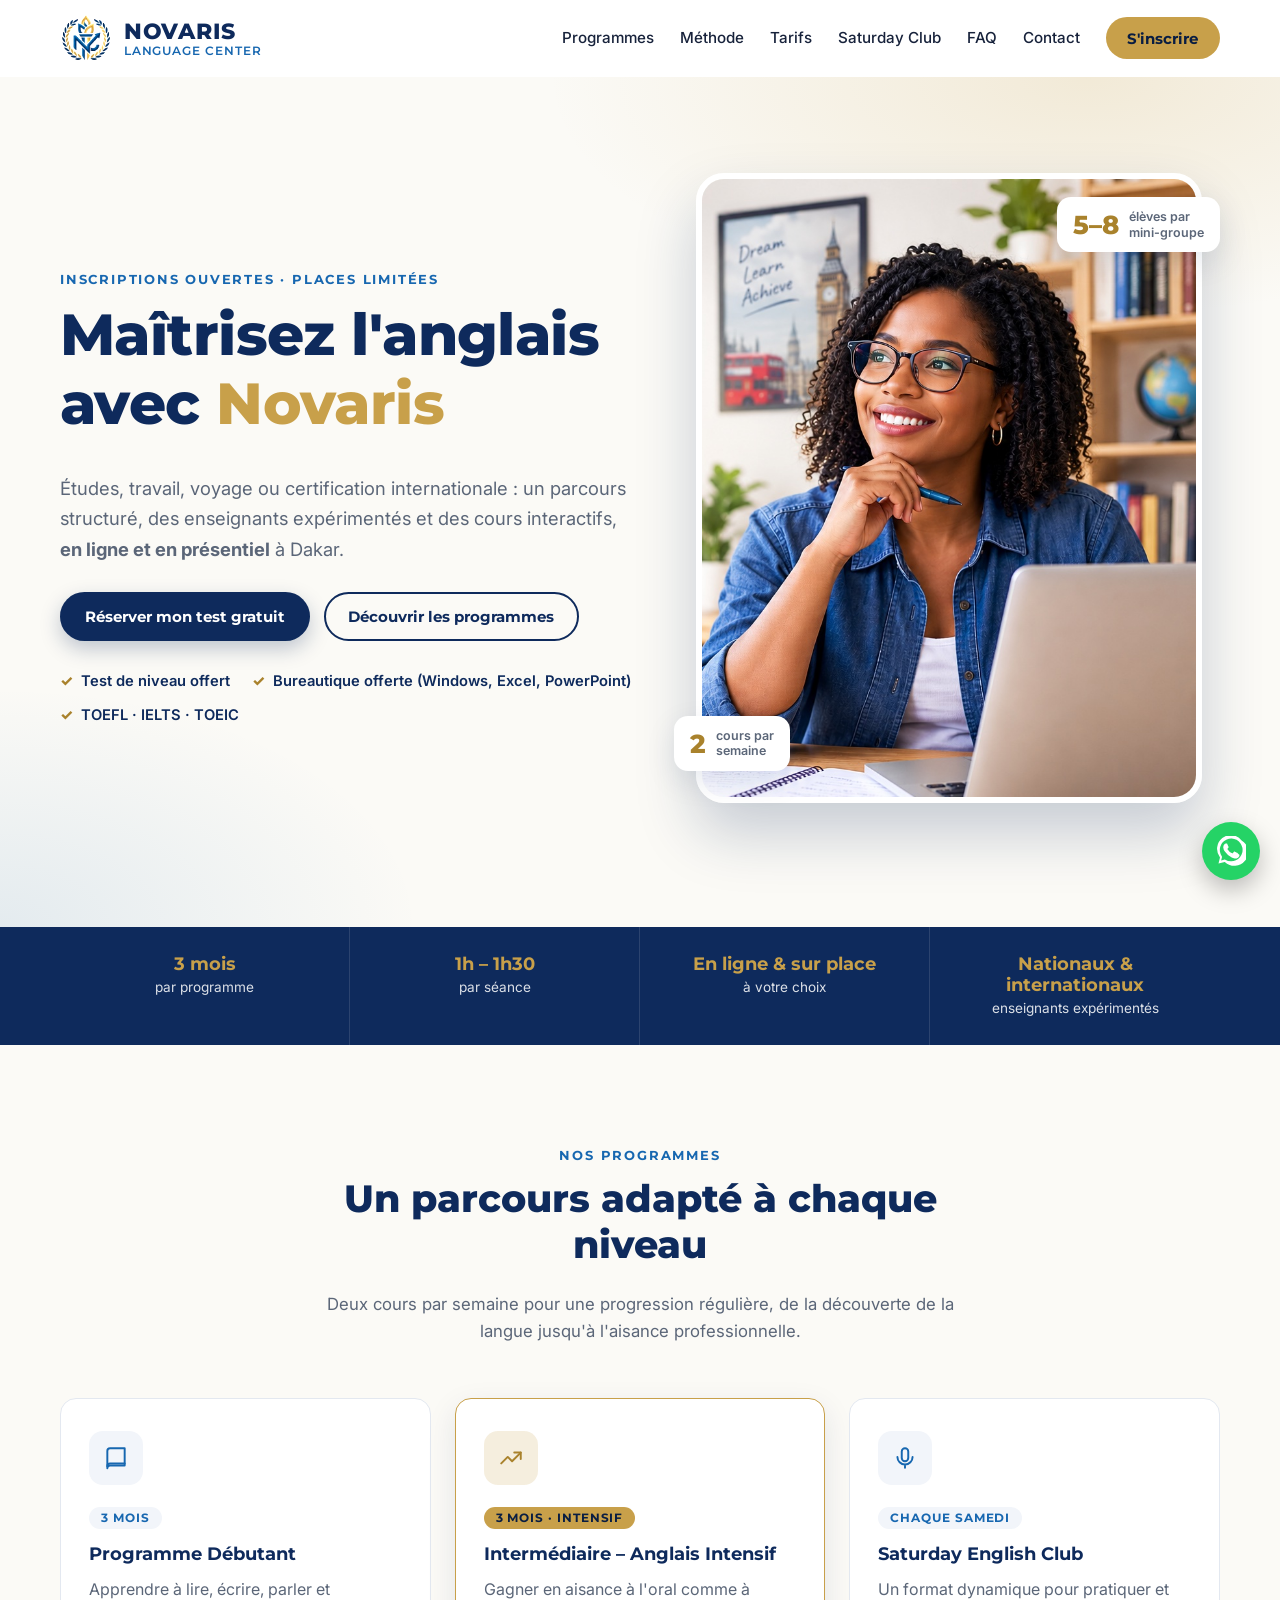
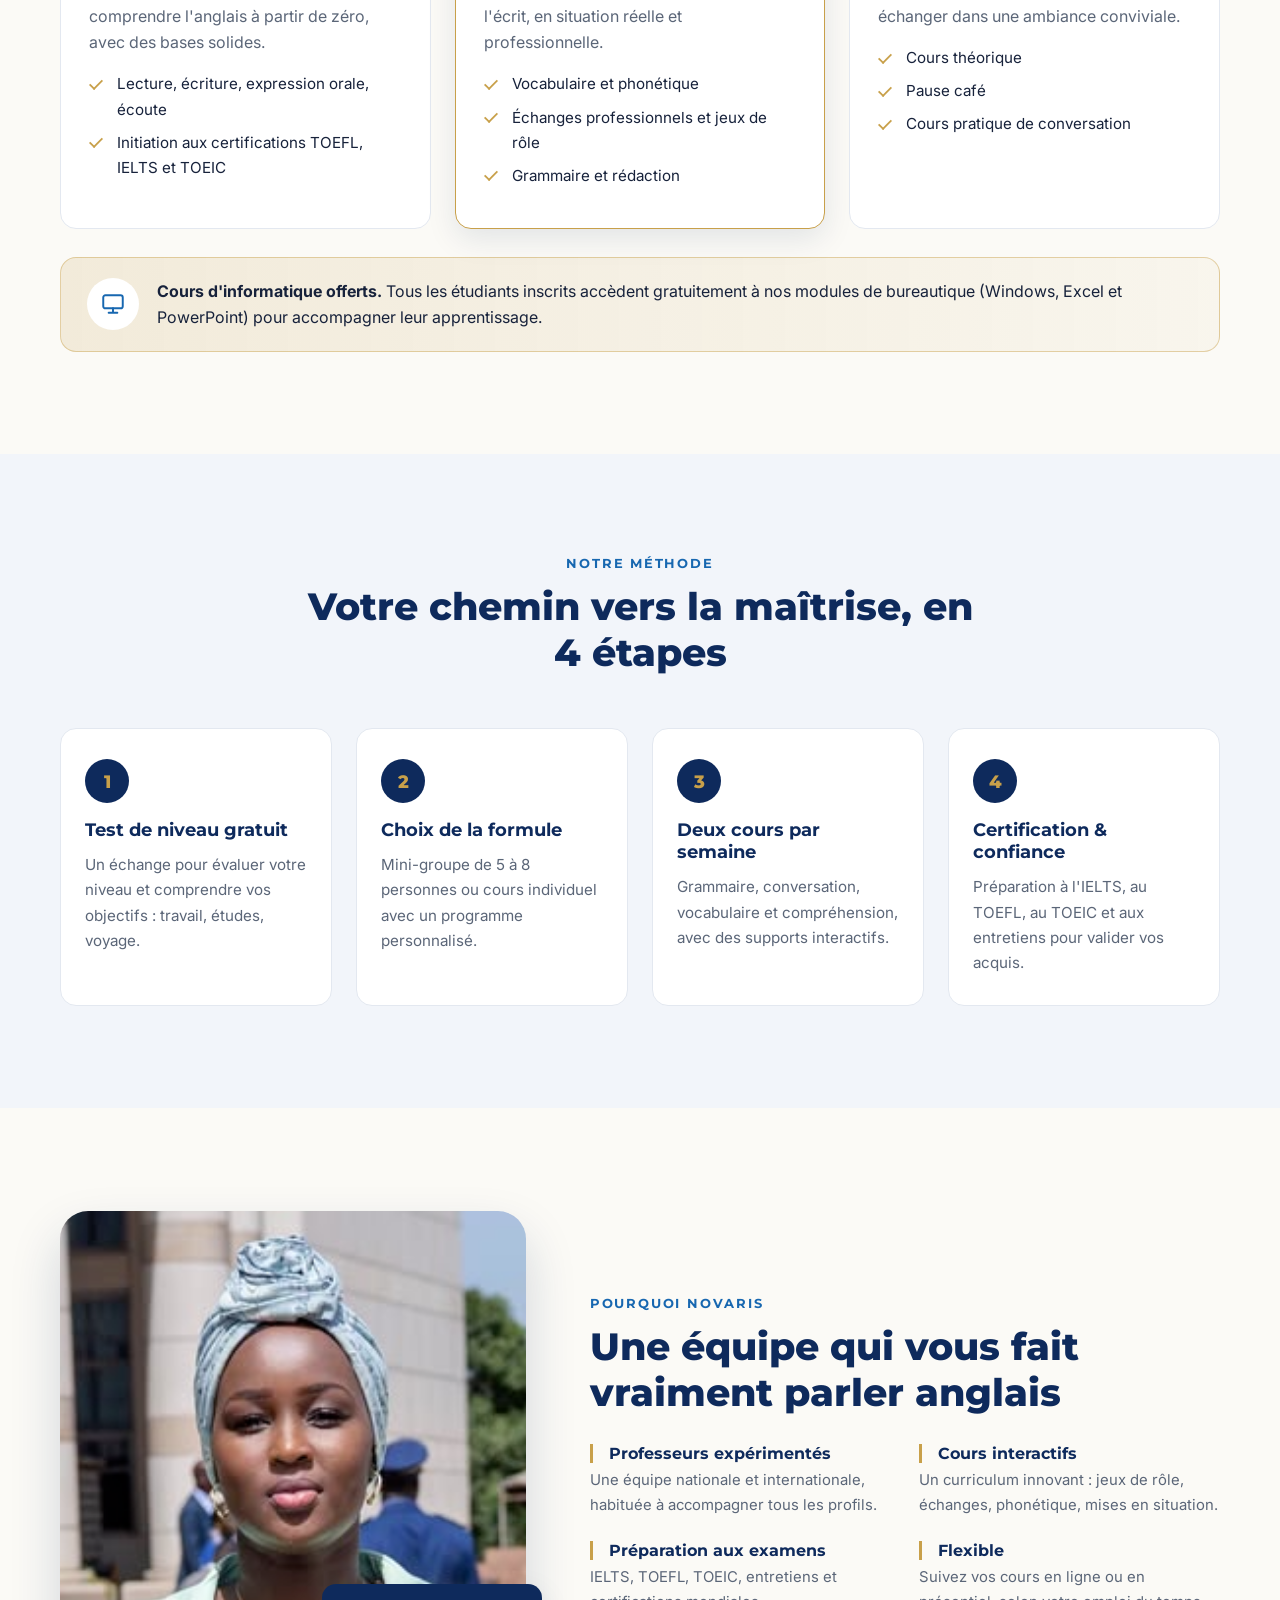
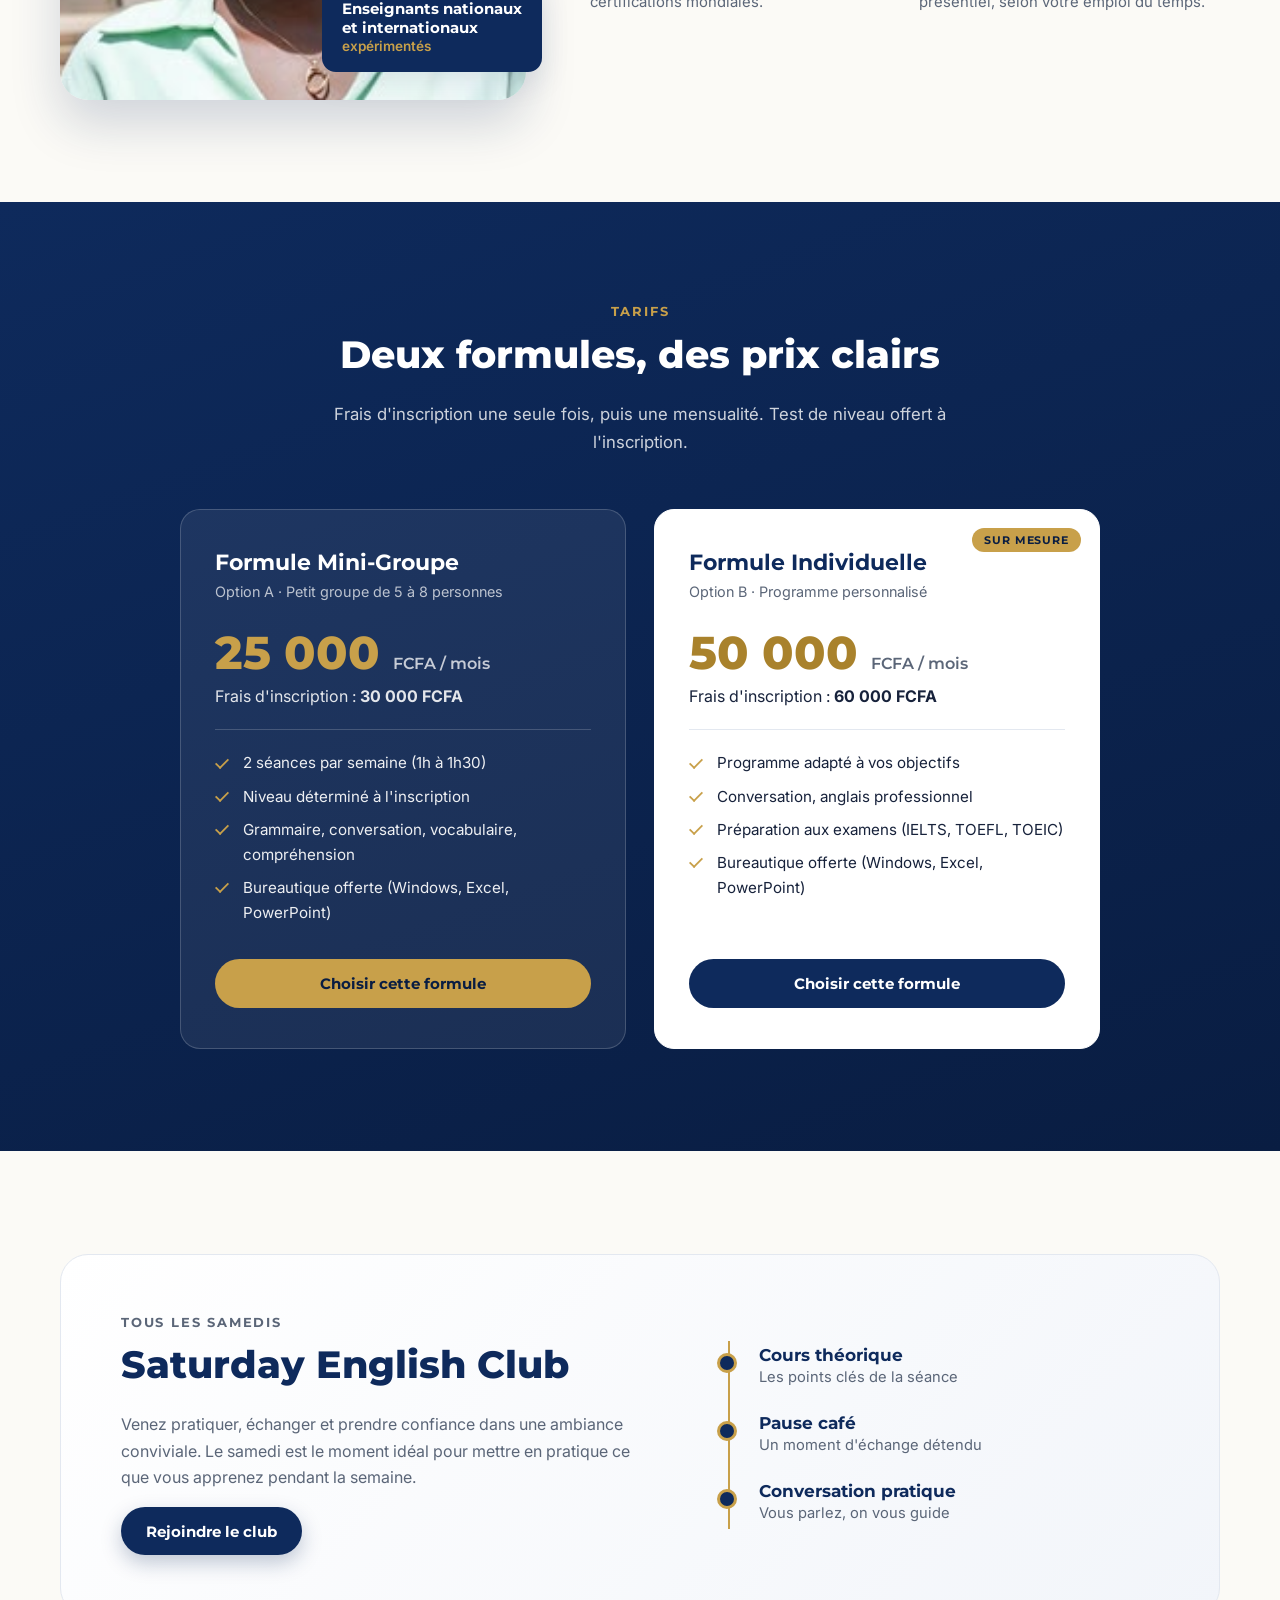
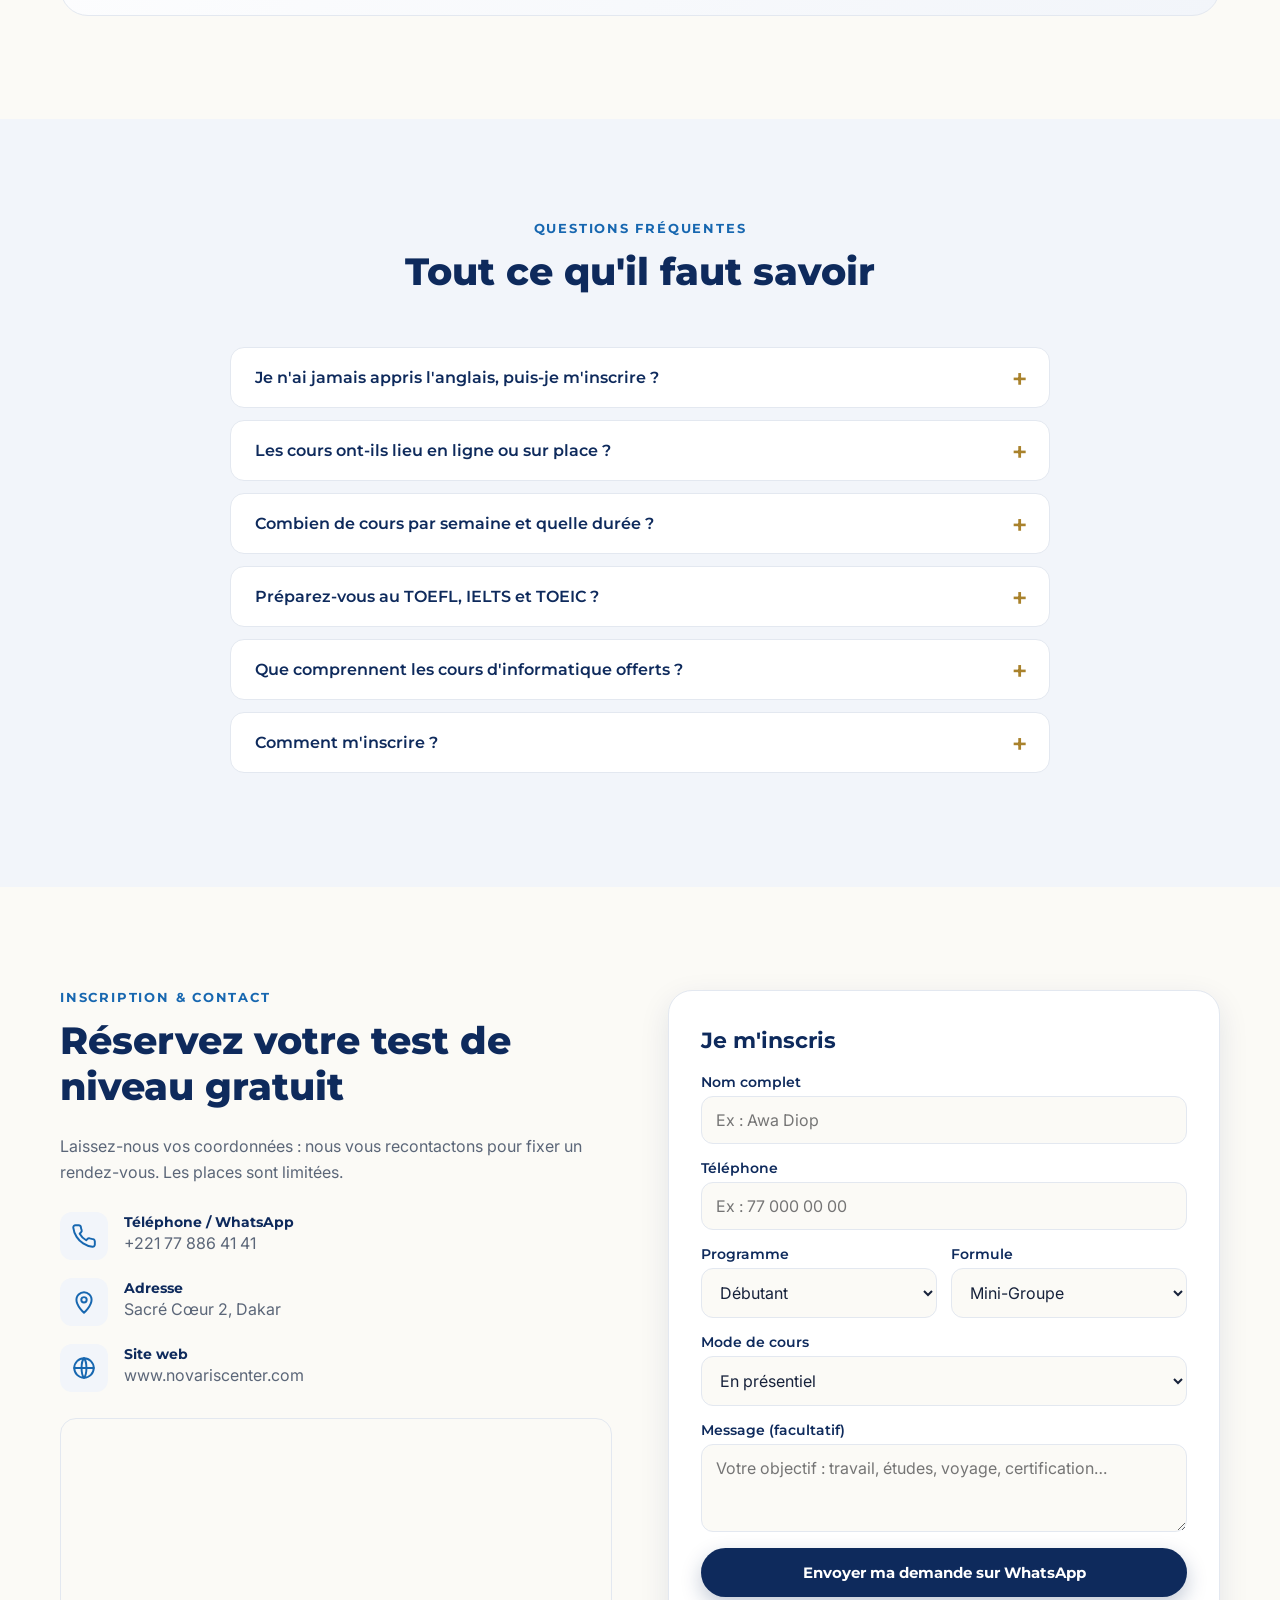
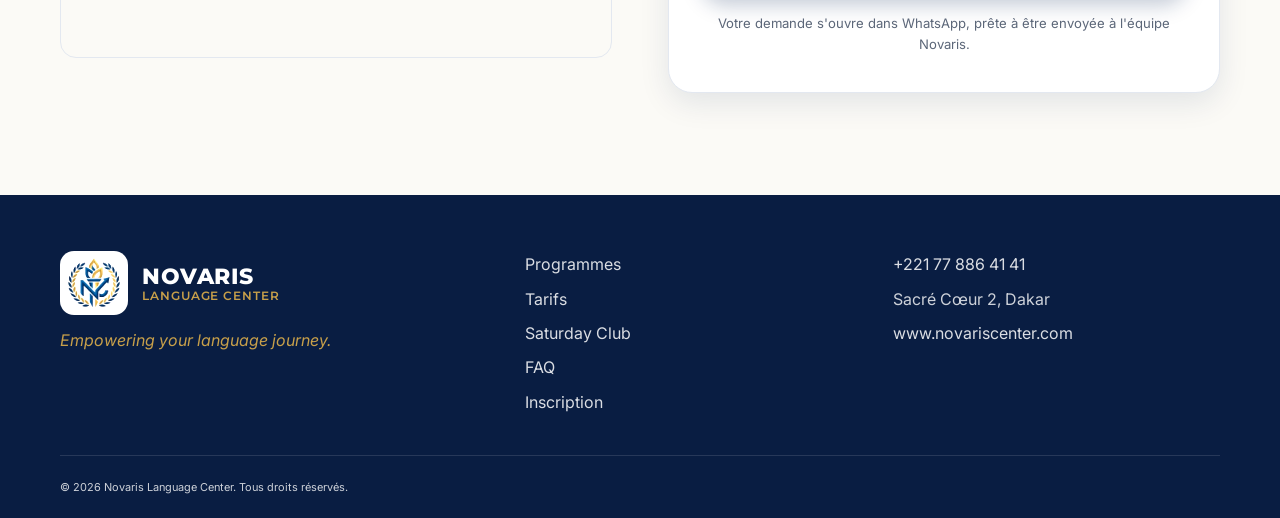
==== index.html @ a8079acf "Première version du site" ====
<!DOCTYPE html>
<html lang="fr">
<head>
  <meta charset="utf-8">
  <meta name="viewport" content="width=device-width, initial-scale=1">
  <title>Novaris Language Center | Cours d'anglais à Dakar</title>
  <meta name="description" content="Novaris Language Center, à Sacré Cœur 2 (Dakar) : cours d'anglais en mini-groupe ou en individuel, en ligne et en présentiel. Préparation TOEFL, IELTS, TOEIC. Test de niveau gratuit.">
  <meta name="theme-color" content="#0e2a5c">
  <meta property="og:title" content="Novaris Language Center | Cours d'anglais à Dakar">
  <meta property="og:description" content="Maîtrisez l'anglais avec Novaris : mini-groupes, cours individuels, TOEFL, IELTS, TOEIC. Inscriptions ouvertes, places limitées.">
  <meta property="og:image" content="https://lasophie.github.io/novariscenter/assets/img/affiche.jpg">
  <meta property="og:type" content="website">
  <link rel="icon" href="assets/img/emblem.jpg">
  <link rel="preconnect" href="https://fonts.googleapis.com">
  <link rel="preconnect" href="https://fonts.gstatic.com" crossorigin>
  <link href="https://fonts.googleapis.com/css2?family=Inter:wght@400;500;600&family=Montserrat:wght@600;700;800&display=swap" rel="stylesheet">
  <link rel="stylesheet" href="css/style.css">
  <script>document.documentElement.classList.add('js');</script>
</head>
<body>

<a class="skip" href="#contenu">Aller au contenu</a>

<header class="header" id="header">
  <div class="container header__inner">
    <a class="brand" href="#accueil" aria-label="Novaris Language Center, accueil">
      <img src="assets/img/emblem.jpg" alt="" width="52" height="48" class="brand__logo">
      <span class="brand__text">
        <strong>NOVARIS</strong>
        <small>Language Center</small>
      </span>
    </a>

    <nav class="nav" id="nav" aria-label="Navigation principale">
      <a href="#programmes">Programmes</a>
      <a href="#methode">Méthode</a>
      <a href="#tarifs">Tarifs</a>
      <a href="#club">Saturday Club</a>
      <a href="#faq">FAQ</a>
      <a href="#contact">Contact</a>
      <a class="btn btn--gold nav__cta" href="#inscription">S'inscrire</a>
    </nav>

    <button class="burger" id="burger" aria-label="Ouvrir le menu" aria-expanded="false" aria-controls="nav">
      <span></span><span></span><span></span>
    </button>
  </div>
</header>

<main id="contenu">

  <!-- HERO -->
  <section class="hero" id="accueil">
    <div class="container hero__grid">
      <div class="hero__copy">
        <p class="eyebrow">Inscriptions ouvertes · Places limitées</p>
        <h1>Maîtrisez l'anglais<br>avec <span class="gold">Novaris</span></h1>
        <p class="lead">Études, travail, voyage ou certification internationale : un parcours structuré, des enseignants expérimentés et des cours interactifs, <strong>en ligne et en présentiel</strong> à Dakar.</p>
        <div class="hero__actions">
          <a class="btn btn--primary" href="#inscription">Réserver mon test gratuit</a>
          <a class="btn btn--ghost" href="#programmes">Découvrir les programmes</a>
        </div>
        <ul class="hero__badges">
          <li>Test de niveau offert</li>
          <li>Bureautique offerte (Windows, Excel, PowerPoint)</li>
          <li>TOEFL · IELTS · TOEIC</li>
        </ul>
      </div>

      <div class="hero__visual">
        <div class="hero__frame">
          <img src="assets/img/hero.jpg" alt="Une apprenante souriante devant son ordinateur portable, un stylo à la main" width="760" height="1024">
        </div>
        <div class="float float--a">
          <span class="float__num">2</span>
          <span class="float__txt">cours par<br>semaine</span>
        </div>
        <div class="float float--b">
          <span class="float__num">5–8</span>
          <span class="float__txt">élèves par<br>mini-groupe</span>
        </div>
      </div>
    </div>
  </section>

  <!-- CHIFFRES / ATOUTS RAPIDES -->
  <section class="strip" aria-label="Nos atouts">
    <div class="container strip__grid">
      <div><strong>3 mois</strong><span>par programme</span></div>
      <div><strong>1h – 1h30</strong><span>par séance</span></div>
      <div><strong>En ligne &amp; sur place</strong><span>à votre choix</span></div>
      <div><strong>Nationaux &amp; internationaux</strong><span>enseignants expérimentés</span></div>
    </div>
  </section>

  <!-- PROGRAMMES -->
  <section class="section" id="programmes">
    <div class="container">
      <header class="section__head reveal">
        <p class="eyebrow">Nos programmes</p>
        <h2>Un parcours adapté à chaque niveau</h2>
        <p>Deux cours par semaine pour une progression régulière, de la découverte de la langue jusqu'à l'aisance professionnelle.</p>
      </header>

      <div class="cards">
        <article class="card reveal">
          <div class="card__icon" aria-hidden="true">
            <svg viewBox="0 0 24 24"><path d="M4 5.5A2.5 2.5 0 0 1 6.5 3H20v16H6.5A2.5 2.5 0 0 0 4 21.5v-16z"/><path d="M4 19.5A2.5 2.5 0 0 1 6.5 17H20"/></svg>
          </div>
          <span class="tag">3 mois</span>
          <h3>Programme Débutant</h3>
          <p>Apprendre à lire, écrire, parler et comprendre l'anglais à partir de zéro, avec des bases solides.</p>
          <ul class="ticks">
            <li>Lecture, écriture, expression orale, écoute</li>
            <li>Initiation aux certifications TOEFL, IELTS et TOEIC</li>
          </ul>
        </article>

        <article class="card card--featured reveal">
          <div class="card__icon" aria-hidden="true">
            <svg viewBox="0 0 24 24"><path d="M3 17l6-6 4 4 8-8"/><path d="M15 7h6v6"/></svg>
          </div>
          <span class="tag tag--gold">3 mois · Intensif</span>
          <h3>Intermédiaire – Anglais Intensif</h3>
          <p>Gagner en aisance à l'oral comme à l'écrit, en situation réelle et professionnelle.</p>
          <ul class="ticks">
            <li>Vocabulaire et phonétique</li>
            <li>Échanges professionnels et jeux de rôle</li>
            <li>Grammaire et rédaction</li>
          </ul>
        </article>

        <article class="card reveal">
          <div class="card__icon" aria-hidden="true">
            <svg viewBox="0 0 24 24"><path d="M12 15a3 3 0 0 0 3-3V6a3 3 0 0 0-6 0v6a3 3 0 0 0 3 3z"/><path d="M19 11a7 7 0 0 1-14 0M12 18v3"/></svg>
          </div>
          <span class="tag">Chaque samedi</span>
          <h3>Saturday English Club</h3>
          <p>Un format dynamique pour pratiquer et échanger dans une ambiance conviviale.</p>
          <ul class="ticks">
            <li>Cours théorique</li>
            <li>Pause café</li>
            <li>Cours pratique de conversation</li>
          </ul>
        </article>
      </div>

      <div class="banner reveal">
        <div class="banner__icon" aria-hidden="true">
          <svg viewBox="0 0 24 24"><rect x="3" y="4" width="18" height="12" rx="2"/><path d="M8 20h8M12 16v4"/></svg>
        </div>
        <p><strong>Cours d'informatique offerts.</strong> Tous les étudiants inscrits accèdent gratuitement à nos modules de bureautique (Windows, Excel et PowerPoint) pour accompagner leur apprentissage.</p>
      </div>
    </div>
  </section>

  <!-- MÉTHODE -->
  <section class="section section--tint" id="methode">
    <div class="container">
      <header class="section__head reveal">
        <p class="eyebrow">Notre méthode</p>
        <h2>Votre chemin vers la maîtrise, en 4 étapes</h2>
      </header>

      <ol class="steps">
        <li class="reveal">
          <span class="steps__n">1</span>
          <h3>Test de niveau gratuit</h3>
          <p>Un échange pour évaluer votre niveau et comprendre vos objectifs : travail, études, voyage.</p>
        </li>
        <li class="reveal">
          <span class="steps__n">2</span>
          <h3>Choix de la formule</h3>
          <p>Mini-groupe de 5 à 8 personnes ou cours individuel avec un programme personnalisé.</p>
        </li>
        <li class="reveal">
          <span class="steps__n">3</span>
          <h3>Deux cours par semaine</h3>
          <p>Grammaire, conversation, vocabulaire et compréhension, avec des supports interactifs.</p>
        </li>
        <li class="reveal">
          <span class="steps__n">4</span>
          <h3>Certification &amp; confiance</h3>
          <p>Préparation à l'IELTS, au TOEFL, au TOEIC et aux entretiens pour valider vos acquis.</p>
        </li>
      </ol>
    </div>
  </section>

  <!-- POURQUOI NOUS -->
  <section class="section" id="pourquoi">
    <div class="container split">
      <div class="split__media reveal">
        <img src="assets/img/teacher.png" alt="Une enseignante de l'équipe Novaris" width="291" height="249" loading="lazy">
        <div class="split__chip">
          <strong>Enseignants nationaux<br>et internationaux</strong>
          <span>expérimentés</span>
        </div>
      </div>

      <div class="split__copy reveal">
        <p class="eyebrow">Pourquoi Novaris</p>
        <h2>Une équipe qui vous fait vraiment parler anglais</h2>
        <ul class="features">
          <li>
            <h3>Professeurs expérimentés</h3>
            <p>Une équipe nationale et internationale, habituée à accompagner tous les profils.</p>
          </li>
          <li>
            <h3>Cours interactifs</h3>
            <p>Un curriculum innovant : jeux de rôle, échanges, phonétique, mises en situation.</p>
          </li>
          <li>
            <h3>Préparation aux examens</h3>
            <p>IELTS, TOEFL, TOEIC, entretiens et certifications mondiales.</p>
          </li>
          <li>
            <h3>Flexible</h3>
            <p>Suivez vos cours en ligne ou en présentiel, selon votre emploi du temps.</p>
          </li>
        </ul>
      </div>
    </div>
  </section>

  <!-- TARIFS -->
  <section class="section section--navy" id="tarifs">
    <div class="container">
      <header class="section__head section__head--light reveal">
        <p class="eyebrow eyebrow--gold">Tarifs</p>
        <h2>Deux formules, des prix clairs</h2>
        <p>Frais d'inscription une seule fois, puis une mensualité. Test de niveau offert à l'inscription.</p>
      </header>

      <div class="pricing">
        <article class="price reveal">
          <h3>Formule Mini-Groupe</h3>
          <p class="price__sub">Option A · Petit groupe de 5 à 8 personnes</p>
          <p class="price__amount">25 000 <span>FCFA / mois</span></p>
          <p class="price__fee">Frais d'inscription : <strong>30 000 FCFA</strong></p>
          <ul class="ticks ticks--light">
            <li>2 séances par semaine (1h à 1h30)</li>
            <li>Niveau déterminé à l'inscription</li>
            <li>Grammaire, conversation, vocabulaire, compréhension</li>
            <li>Bureautique offerte (Windows, Excel, PowerPoint)</li>
          </ul>
          <a class="btn btn--gold" href="#inscription" data-formule="Mini-Groupe">Choisir cette formule</a>
        </article>

        <article class="price price--alt reveal">
          <span class="price__ribbon">Sur mesure</span>
          <h3>Formule Individuelle</h3>
          <p class="price__sub">Option B · Programme personnalisé</p>
          <p class="price__amount">50 000 <span>FCFA / mois</span></p>
          <p class="price__fee">Frais d'inscription : <strong>60 000 FCFA</strong></p>
          <ul class="ticks ticks--light">
            <li>Programme adapté à vos objectifs</li>
            <li>Conversation, anglais professionnel</li>
            <li>Préparation aux examens (IELTS, TOEFL, TOEIC)</li>
            <li>Bureautique offerte (Windows, Excel, PowerPoint)</li>
          </ul>
          <a class="btn btn--gold" href="#inscription" data-formule="Individuelle">Choisir cette formule</a>
        </article>
      </div>
    </div>
  </section>

  <!-- SATURDAY CLUB -->
  <section class="section" id="club">
    <div class="container club reveal">
      <div class="club__copy">
        <p class="eyebrow">Tous les samedis</p>
        <h2>Saturday English Club</h2>
        <p>Venez pratiquer, échanger et prendre confiance dans une ambiance conviviale. Le samedi est le moment idéal pour mettre en pratique ce que vous apprenez pendant la semaine.</p>
        <a class="btn btn--primary" href="#inscription" data-programme="Saturday English Club">Rejoindre le club</a>
      </div>
      <ol class="club__timeline">
        <li><strong>Cours théorique</strong><span>Les points clés de la séance</span></li>
        <li><strong>Pause café</strong><span>Un moment d'échange détendu</span></li>
        <li><strong>Conversation pratique</strong><span>Vous parlez, on vous guide</span></li>
      </ol>
    </div>
  </section>

  <!-- FAQ -->
  <section class="section section--tint" id="faq">
    <div class="container container--narrow">
      <header class="section__head reveal">
        <p class="eyebrow">Questions fréquentes</p>
        <h2>Tout ce qu'il faut savoir</h2>
      </header>

      <div class="faq reveal">
        <details>
          <summary>Je n'ai jamais appris l'anglais, puis-je m'inscrire ?</summary>
          <p>Oui. Le Programme Débutant (3 mois) vous apprend à lire, écrire, parler et comprendre depuis le début. Votre niveau est déterminé lors du test gratuit.</p>
        </details>
        <details>
          <summary>Les cours ont-ils lieu en ligne ou sur place ?</summary>
          <p>Les deux. Vous pouvez suivre les cours en présentiel à Sacré Cœur 2, Dakar, ou en ligne selon votre disponibilité.</p>
        </details>
        <details>
          <summary>Combien de cours par semaine et quelle durée ?</summary>
          <p>Deux séances par semaine, de 1h à 1h30 chacune, pour une progression constante.</p>
        </details>
        <details>
          <summary>Préparez-vous au TOEFL, IELTS et TOEIC ?</summary>
          <p>Oui. Le programme Débutant propose une initiation à ces certifications, et la formule individuelle permet une préparation ciblée aux examens et aux entretiens.</p>
        </details>
        <details>
          <summary>Que comprennent les cours d'informatique offerts ?</summary>
          <p>Il s'agit de cours de bureautique : Windows, Excel et PowerPoint. Tous les étudiants inscrits y accèdent gratuitement, en complément de leur apprentissage de l'anglais.</p>
        </details>
        <details>
          <summary>Comment m'inscrire ?</summary>
          <p>Remplissez le formulaire ci-dessous, appelez-nous au +221 77 886 41 41 ou passez nous voir à Sacré Cœur 2. Nous fixons ensuite votre test de niveau gratuit.</p>
        </details>
      </div>
    </div>
  </section>

  <!-- INSCRIPTION / CONTACT -->
  <section class="section" id="inscription">
    <div class="container contact" id="contact">
      <div class="contact__info reveal">
        <p class="eyebrow">Inscription &amp; contact</p>
        <h2>Réservez votre test de niveau gratuit</h2>
        <p>Laissez-nous vos coordonnées : nous vous recontactons pour fixer un rendez-vous. Les places sont limitées.</p>

        <ul class="info">
          <li>
            <span class="info__icon" aria-hidden="true"><svg viewBox="0 0 24 24"><path d="M22 16.9v3a2 2 0 0 1-2.2 2 19.8 19.8 0 0 1-8.6-3.1 19.5 19.5 0 0 1-6-6A19.8 19.8 0 0 1 2.1 4.2 2 2 0 0 1 4.1 2h3a2 2 0 0 1 2 1.7c.1 1 .4 1.9.7 2.8a2 2 0 0 1-.5 2.1L8 9.9a16 16 0 0 0 6 6l1.3-1.3a2 2 0 0 1 2.1-.4c.9.3 1.8.6 2.8.7a2 2 0 0 1 1.7 2z"/></svg></span>
            <div><strong>Téléphone / WhatsApp</strong><a href="tel:+221778864141">+221 77 886 41 41</a></div>
          </li>
          <li>
            <span class="info__icon" aria-hidden="true"><svg viewBox="0 0 24 24"><path d="M12 22s7-6.2 7-12a7 7 0 0 0-14 0c0 5.8 7 12 7 12z"/><circle cx="12" cy="10" r="2.5"/></svg></span>
            <div><strong>Adresse</strong><span>Sacré Cœur 2, Dakar</span></div>
          </li>
          <li>
            <span class="info__icon" aria-hidden="true"><svg viewBox="0 0 24 24"><circle cx="12" cy="12" r="9"/><path d="M3 12h18M12 3c3 3.3 3 14.7 0 18M12 3c-3 3.3-3 14.7 0 18"/></svg></span>
            <div><strong>Site web</strong><a href="https://www.novariscenter.com">www.novariscenter.com</a></div>
          </li>
        </ul>

        <div class="map">
          <iframe title="Carte : Sacré Cœur 2, Dakar" loading="lazy" referrerpolicy="no-referrer-when-downgrade"
            src="https://maps.google.com/maps?q=Sacr%C3%A9%20C%C5%93ur%202%2C%20Dakar&amp;z=15&amp;output=embed"></iframe>
        </div>
      </div>

      <form class="form reveal" id="form" novalidate>
        <h3>Je m'inscris</h3>

        <label for="nom">Nom complet
          <input id="nom" name="nom" type="text" autocomplete="name" required placeholder="Ex : Awa Diop">
        </label>

        <label for="tel">Téléphone
          <input id="tel" name="tel" type="tel" autocomplete="tel" required placeholder="Ex : 77 000 00 00">
        </label>

        <div class="form__row">
          <label for="programme">Programme
            <select id="programme" name="programme">
              <option>Débutant</option>
              <option>Intermédiaire – Anglais Intensif</option>
              <option>Saturday English Club</option>
              <option>Je ne sais pas encore</option>
            </select>
          </label>
          <label for="formule">Formule
            <select id="formule" name="formule">
              <option>Mini-Groupe</option>
              <option>Individuelle</option>
              <option>À définir</option>
            </select>
          </label>
        </div>

        <label for="mode">Mode de cours
          <select id="mode" name="mode">
            <option>En présentiel</option>
            <option>En ligne</option>
          </select>
        </label>

        <label for="message">Message (facultatif)
          <textarea id="message" name="message" rows="3" placeholder="Votre objectif : travail, études, voyage, certification…"></textarea>
        </label>

        <button class="btn btn--primary btn--block" type="submit">Envoyer ma demande sur WhatsApp</button>
        <p class="form__note" id="formNote" role="status">Votre demande s'ouvre dans WhatsApp, prête à être envoyée à l'équipe Novaris.</p>
      </form>
    </div>
  </section>

</main>

<footer class="footer">
  <div class="container footer__grid">
    <div class="footer__brand">
      <div class="footer__logo">
        <img src="assets/img/emblem.jpg" alt="" width="64" height="59">
        <span><strong>NOVARIS</strong><small>Language Center</small></span>
      </div>
      <p>Empowering your language journey.</p>
    </div>

    <nav class="footer__nav" aria-label="Pied de page">
      <a href="#programmes">Programmes</a>
      <a href="#tarifs">Tarifs</a>
      <a href="#club">Saturday Club</a>
      <a href="#faq">FAQ</a>
      <a href="#inscription">Inscription</a>
    </nav>

    <div class="footer__contact">
      <a href="tel:+221778864141">+221 77 886 41 41</a>
      <span>Sacré Cœur 2, Dakar</span>
      <a href="https://www.novariscenter.com">www.novariscenter.com</a>
    </div>
  </div>
  <div class="container footer__bottom">
    <small>© <span id="year">2026</span> Novaris Language Center. Tous droits réservés.</small>
  </div>
</footer>

<a class="wa" href="https://wa.me/221778864141?text=Bonjour%20Novaris%2C%20je%20souhaite%20des%20informations%20sur%20vos%20cours%20d'anglais." target="_blank" rel="noopener" aria-label="Nous écrire sur WhatsApp">
  <svg viewBox="0 0 24 24" aria-hidden="true"><path d="M20.5 3.5A11 11 0 0 0 3.2 17.1L2 22l5-1.3A11 11 0 1 0 20.5 3.5zM12 20.2a9.1 9.1 0 0 1-4.6-1.3l-.3-.2-3 .8.8-2.9-.2-.3A9.1 9.1 0 1 1 12 20.2zm5-6.8c-.3-.1-1.6-.8-1.9-.9s-.5-.1-.7.1-.8.9-.9 1.1-.3.2-.6.1a7.4 7.4 0 0 1-3.7-3.2c-.3-.5.3-.5.8-1.5a.6.6 0 0 0 0-.5l-.9-2.1c-.2-.5-.5-.5-.7-.5h-.6a1.2 1.2 0 0 0-.9.4 3.6 3.6 0 0 0-1.1 2.7 6.3 6.3 0 0 0 1.3 3.3 14.4 14.4 0 0 0 5.5 4.8c2 .8 2.8.9 3.8.7a3.2 3.2 0 0 0 2.1-1.5 2.6 2.6 0 0 0 .2-1.5c-.1-.1-.3-.2-.6-.3z"/></svg>
</a>

<script src="js/main.js"></script>
</body>
</html>
---- css/style.css ----
:root {
  --navy: #0e2a5c;
  --navy-dark: #091d42;
  --blue: #1767b0;
  --gold: #c8a04a;
  --gold-dark: #a9822c;
  --ink: #17223b;
  --muted: #5b6678;
  --paper: #fbfaf6;
  --tint: #f2f5fa;
  --line: #e3e8f0;
  --radius: 16px;
  --shadow: 0 10px 30px rgba(14, 42, 92, .10);
  --font-head: "Montserrat", system-ui, sans-serif;
  --font-body: "Inter", system-ui, -apple-system, "Segoe UI", sans-serif;
}

*, *::before, *::after { box-sizing: border-box; }
html { scroll-behavior: smooth; scroll-padding-top: 84px; }
body {
  margin: 0;
  font-family: var(--font-body);
  color: var(--ink);
  background: var(--paper);
  line-height: 1.65;
  -webkit-font-smoothing: antialiased;
}
img { max-width: 100%; height: auto; display: block; }
a { color: var(--blue); text-decoration: none; }
a:hover { text-decoration: underline; }
h1, h2, h3 { font-family: var(--font-head); color: var(--navy); line-height: 1.2; margin: 0 0 .6em; }
h1 { font-size: clamp(2.2rem, 5vw, 3.6rem); font-weight: 800; letter-spacing: -.01em; }
h2 { font-size: clamp(1.7rem, 3.4vw, 2.4rem); font-weight: 800; }
h3 { font-size: 1.15rem; font-weight: 700; }
p { margin: 0 0 1em; }
ul, ol { margin: 0; padding: 0; list-style: none; }

.container { width: min(1160px, 100% - 40px); margin-inline: auto; }
.container--narrow { width: min(820px, 100% - 40px); }
.gold { color: var(--gold); }
.skip { position: absolute; left: -999px; top: 8px; background: var(--navy); color: #fff; padding: 8px 14px; border-radius: 8px; z-index: 100; }
.skip:focus { left: 12px; }
:focus-visible { outline: 3px solid var(--gold); outline-offset: 3px; border-radius: 6px; }

/* ---------- Buttons ---------- */
.btn {
  display: inline-flex; align-items: center; justify-content: center;
  padding: .85em 1.5em; border-radius: 999px; border: 2px solid transparent;
  font: 700 .95rem var(--font-head); cursor: pointer; text-decoration: none !important;
  transition: transform .15s ease, box-shadow .15s ease, background .15s ease, color .15s ease;
}
.btn:hover { transform: translateY(-2px); }
.btn--primary { background: var(--navy); color: #fff; box-shadow: 0 8px 20px rgba(14,42,92,.25); }
.btn--primary:hover { background: var(--blue); }
.btn--gold { background: var(--gold); color: var(--navy-dark); }
.btn--gold:hover { background: #d7b15c; }
.btn--ghost { border-color: var(--navy); color: var(--navy); background: transparent; }
.btn--ghost:hover { background: var(--navy); color: #fff; }
.btn--block { width: 100%; }

/* ---------- Header ---------- */
.header {
  position: sticky; top: 0; z-index: 50;
  background: #fff;
  border-bottom: 1px solid transparent; transition: border-color .2s, box-shadow .2s;
}
.header.is-scrolled { border-color: var(--line); box-shadow: 0 4px 18px rgba(14,42,92,.07); }
.header__inner { display: flex; align-items: center; justify-content: space-between; height: 76px; }
.brand { display: flex; align-items: center; gap: 12px; text-decoration: none !important; }
.brand__logo { mix-blend-mode: multiply; filter: brightness(1.1) contrast(1.18); height: 48px; width: auto; }
.brand__text { display: flex; flex-direction: column; line-height: 1.1; }
.brand__text strong { font: 800 1.35rem var(--font-head); color: var(--navy); letter-spacing: .04em; }
.brand__text small { font: 600 .72rem var(--font-head); color: var(--blue); letter-spacing: .08em; text-transform: uppercase; }

.nav { display: flex; align-items: center; gap: 26px; }
.nav a:not(.btn) { color: var(--ink); font-weight: 500; font-size: .95rem; text-decoration: none; position: relative; }
.nav a:not(.btn)::after { content: ""; position: absolute; left: 0; bottom: -6px; width: 0; height: 2px; background: var(--gold); transition: width .2s; }
.nav a:not(.btn):hover::after { width: 100%; }
.nav__cta { padding: .6em 1.3em; }

.burger { display: none; width: 44px; height: 44px; border: 0; background: transparent; cursor: pointer; padding: 10px; }
.burger span { display: block; height: 2px; background: var(--navy); margin: 6px 0; border-radius: 2px; transition: transform .2s, opacity .2s; }
.burger[aria-expanded="true"] span:nth-child(1) { transform: translateY(8px) rotate(45deg); }
.burger[aria-expanded="true"] span:nth-child(2) { opacity: 0; }
.burger[aria-expanded="true"] span:nth-child(3) { transform: translateY(-8px) rotate(-45deg); }

/* ---------- Hero ---------- */
.hero {
  position: relative; overflow: hidden;
  padding: clamp(48px, 8vw, 96px) 0 clamp(56px, 8vw, 100px);
  background:
    radial-gradient(900px 400px at 85% 0%, rgba(200,160,74,.18), transparent 60%),
    radial-gradient(700px 400px at 0% 100%, rgba(23,103,176,.10), transparent 60%),
    var(--paper);
}
.hero__grid { display: grid; grid-template-columns: 1.05fr .95fr; gap: 56px; align-items: center; }
.eyebrow { font: 700 .8rem var(--font-head); letter-spacing: .14em; text-transform: uppercase; color: var(--blue); margin-bottom: 1em; }
.eyebrow--gold { color: var(--gold); }
.lead { font-size: 1.15rem; color: var(--muted); max-width: 54ch; }
.hero__actions { display: flex; flex-wrap: wrap; gap: 14px; margin: 28px 0; }
.hero__badges { display: flex; flex-wrap: wrap; gap: 10px 22px; color: var(--navy); font-weight: 600; font-size: .92rem; }
.hero__badges li::before { content: "✓"; color: var(--gold-dark); font-weight: 800; margin-right: 8px; }

.hero__visual { position: relative; padding: 0 18px 24px 0; }
.hero__frame { border-radius: 28px; overflow: hidden; box-shadow: 0 30px 60px rgba(14,42,92,.22); border: 6px solid #fff; }
.hero__frame img { width: 100%; aspect-ratio: 4 / 5; object-fit: cover; object-position: center top; }
.hero__visual::before { content: ""; position: absolute; inset: 22px 0 0 22px; border-radius: 28px; border: 2px solid var(--gold); z-index: -1; }
.float {
  position: absolute; display: flex; align-items: center; gap: 10px;
  background: #fff; border-radius: 14px; padding: 12px 16px; box-shadow: var(--shadow);
}
.float__num { font: 800 1.6rem var(--font-head); color: var(--gold-dark); }
.float__txt { font-size: .78rem; line-height: 1.25; color: var(--muted); font-weight: 600; }
.float--a { left: -22px; bottom: 56px; }
.float--b { right: 0; top: 24px; }

/* ---------- Strip ---------- */
.strip { background: var(--navy); color: #fff; }
.strip__grid { display: grid; grid-template-columns: repeat(4, 1fr); }
.strip__grid div { padding: 26px 18px; text-align: center; border-right: 1px solid rgba(255,255,255,.12); display: flex; flex-direction: column; gap: 2px; }
.strip__grid div:last-child { border-right: 0; }
.strip__grid strong { font: 700 1.1rem var(--font-head); color: var(--gold); }
.strip__grid span { font-size: .85rem; opacity: .85; }

/* ---------- Sections ---------- */
.section { padding: clamp(60px, 8vw, 104px) 0; }
.section--tint { background: var(--tint); }
.section--navy { background: linear-gradient(160deg, var(--navy) 0%, var(--navy-dark) 100%); color: #fff; }
.section__head { max-width: 680px; margin: 0 auto 52px; text-align: center; }
.section__head p:last-child { color: var(--muted); font-size: 1.05rem; margin-bottom: 0; }
.section__head--light h2 { color: #fff; }
.section__head--light p:last-child { color: rgba(255,255,255,.8); }

/* Cards */
.cards { display: grid; grid-template-columns: repeat(3, 1fr); gap: 24px; }
.card {
  position: relative; background: #fff; border: 1px solid var(--line); border-radius: var(--radius);
  padding: 32px 28px; transition: transform .2s, box-shadow .2s;
}
.card:hover { transform: translateY(-6px); box-shadow: var(--shadow); }
.card--featured { border-color: var(--gold); box-shadow: var(--shadow); }
.card__icon { width: 54px; height: 54px; border-radius: 14px; background: var(--tint); display: grid; place-items: center; margin-bottom: 18px; }
.card__icon svg, .banner__icon svg, .info__icon svg { width: 26px; height: 26px; fill: none; stroke: var(--blue); stroke-width: 1.8; stroke-linecap: round; stroke-linejoin: round; }
.card--featured .card__icon { background: rgba(200,160,74,.18); }
.card--featured .card__icon svg { stroke: var(--gold-dark); }
.tag { display: inline-block; font: 700 .72rem var(--font-head); letter-spacing: .08em; text-transform: uppercase; background: var(--tint); color: var(--blue); padding: 4px 12px; border-radius: 999px; margin-bottom: 14px; }
.tag--gold { background: var(--gold); color: var(--navy-dark); }
.card p { color: var(--muted); }

.ticks li { position: relative; padding-left: 28px; margin-bottom: 8px; font-size: .95rem; }
.ticks li::before { content: ""; position: absolute; left: 0; top: .5em; width: 14px; height: 8px; border-left: 2.5px solid var(--gold); border-bottom: 2.5px solid var(--gold); transform: rotate(-45deg) scale(.9); }
.ticks--light li { color: rgba(255,255,255,.92); }

.banner { display: flex; align-items: center; gap: 18px; margin-top: 28px; background: linear-gradient(90deg, rgba(200,160,74,.16), rgba(200,160,74,.05)); border: 1px solid rgba(200,160,74,.45); border-radius: var(--radius); padding: 20px 26px; }
.banner p { margin: 0; }
.banner__icon { flex: none; width: 52px; height: 52px; border-radius: 50%; background: #fff; display: grid; place-items: center; }

/* Steps */
.steps { display: grid; grid-template-columns: repeat(4, 1fr); gap: 24px; counter-reset: s; }
.steps li { background: #fff; border-radius: var(--radius); padding: 30px 24px; border: 1px solid var(--line); position: relative; }
.steps__n { display: grid; place-items: center; width: 44px; height: 44px; border-radius: 50%; background: var(--navy); color: var(--gold); font: 800 1.1rem var(--font-head); margin-bottom: 16px; }
.steps p { color: var(--muted); font-size: .95rem; margin: 0; }

/* Split */
.split { display: grid; grid-template-columns: .85fr 1.15fr; gap: 64px; align-items: center; }
.split__media { position: relative; }
.split__media img { width: 100%; border-radius: 28px; box-shadow: 0 24px 50px rgba(14,42,92,.18); aspect-ratio: 1 / 1.05; object-fit: cover; object-position: top; }
.split__chip { position: absolute; right: -16px; bottom: 28px; background: var(--navy); color: #fff; padding: 16px 20px; border-radius: 14px; box-shadow: var(--shadow); font-size: .85rem; line-height: 1.3; }
.split__chip strong { display: block; font-family: var(--font-head); font-size: .92rem; }
.split__chip span { color: var(--gold); font-weight: 600; }
.features { display: grid; grid-template-columns: 1fr 1fr; gap: 24px 28px; margin-top: 28px; }
.features h3 { font-size: 1rem; margin-bottom: .3em; padding-left: 16px; border-left: 3px solid var(--gold); }
.features p { color: var(--muted); font-size: .93rem; margin: 0; }

/* Pricing */
.pricing { display: grid; grid-template-columns: repeat(2, 1fr); gap: 28px; max-width: 920px; margin: 0 auto; }
.price { position: relative; background: rgba(255,255,255,.07); border: 1px solid rgba(255,255,255,.18); border-radius: 20px; padding: 40px 34px; display: flex; flex-direction: column; }
.price--alt { background: #fff; color: var(--ink); border-color: #fff; }
.price h3 { color: #fff; font-size: 1.35rem; margin-bottom: .2em; }
.price__sub { color: rgba(255,255,255,.7); font-size: .9rem; }
.price__amount { font: 800 2.9rem var(--font-head); color: var(--gold); margin: .2em 0 .1em; line-height: 1.1; }
.price__amount span { font-size: 1rem; font-weight: 600; color: rgba(255,255,255,.75); }
.price__fee { padding-bottom: 20px; margin-bottom: 20px; border-bottom: 1px solid rgba(255,255,255,.18); color: rgba(255,255,255,.88); }
.price .ticks { flex: 1; margin-bottom: 26px; }
.price__ribbon { position: absolute; top: 18px; right: 18px; background: var(--gold); color: var(--navy-dark); font: 700 .7rem var(--font-head); letter-spacing: .08em; text-transform: uppercase; padding: 5px 12px; border-radius: 999px; }
.price--alt h3 { color: var(--navy); }
.price--alt .price__sub { color: var(--muted); }
.price--alt .price__amount { color: var(--gold-dark); }
.price--alt .price__amount span { color: var(--muted); }
.price--alt .price__fee { color: var(--ink); border-color: var(--line); }
.price--alt .ticks--light li { color: var(--ink); }
.price--alt .btn--gold { background: var(--navy); color: #fff; }
.price--alt .btn--gold:hover { background: var(--blue); }

/* Club */
.club { display: grid; grid-template-columns: 1.1fr .9fr; gap: 56px; align-items: center; background: linear-gradient(135deg, #fff 0%, var(--tint) 100%); border: 1px solid var(--line); border-radius: 28px; padding: clamp(32px, 5vw, 60px); }
.club__copy p { color: var(--muted); }
.club__timeline { position: relative; padding-left: 34px; }
.club__timeline::before { content: ""; position: absolute; left: 11px; top: 8px; bottom: 8px; width: 2px; background: var(--gold); }
.club__timeline li { position: relative; padding: 12px 0 12px 8px; display: flex; flex-direction: column; }
.club__timeline li::before { content: ""; position: absolute; left: -31px; top: 20px; width: 14px; height: 14px; border-radius: 50%; background: var(--navy); border: 3px solid var(--gold); box-sizing: content-box; margin-left: -3px; }
.club__timeline strong { font: 700 1.05rem var(--font-head); color: var(--navy); }
.club__timeline span { color: var(--muted); font-size: .92rem; }

/* FAQ */
.faq details { background: #fff; border: 1px solid var(--line); border-radius: 14px; margin-bottom: 12px; overflow: hidden; }
.faq summary { cursor: pointer; list-style: none; padding: 20px 56px 20px 24px; font: 600 1rem var(--font-head); color: var(--navy); position: relative; }
.faq summary::-webkit-details-marker { display: none; }
.faq summary::after { content: "+"; position: absolute; right: 22px; top: 50%; transform: translateY(-50%); font-size: 1.6rem; color: var(--gold-dark); transition: transform .2s; }
.faq details[open] summary::after { transform: translateY(-50%) rotate(45deg); }
.faq details[open] { border-color: var(--gold); }
.faq details p { padding: 0 24px 22px; margin: 0; color: var(--muted); }

/* Contact */
.contact { display: grid; grid-template-columns: 1fr 1fr; gap: 56px; align-items: start; }
.contact__info > p:not(.eyebrow) { color: var(--muted); }
.info { margin: 26px 0; display: grid; gap: 18px; }
.info li { display: flex; gap: 16px; align-items: center; }
.info__icon { flex: none; width: 48px; height: 48px; border-radius: 12px; background: var(--tint); display: grid; place-items: center; }
.info strong { display: block; font: 700 .85rem var(--font-head); color: var(--navy); }
.info a, .info span:not(.info__icon) { color: var(--muted); }
.map { border-radius: var(--radius); overflow: hidden; border: 1px solid var(--line); height: 240px; }
.map iframe { width: 100%; height: 100%; border: 0; }

.form { background: #fff; border: 1px solid var(--line); border-radius: 24px; padding: 36px 32px; box-shadow: var(--shadow); display: grid; gap: 16px; }
.form h3 { font-size: 1.4rem; margin: 0 0 4px; }
.form label { display: grid; gap: 6px; font: 600 .85rem var(--font-head); color: var(--navy); }
.form input, .form select, .form textarea {
  font: 400 1rem var(--font-body); color: var(--ink); width: 100%;
  padding: 13px 14px; border: 1.5px solid var(--line); border-radius: 12px; background: var(--paper); transition: border-color .15s, box-shadow .15s;
}
.form input:focus, .form select:focus, .form textarea:focus { outline: 0; border-color: var(--blue); box-shadow: 0 0 0 4px rgba(23,103,176,.12); background: #fff; }
.form input.is-invalid { border-color: #c0392b; box-shadow: 0 0 0 4px rgba(192,57,43,.1); }
.form__row { display: grid; grid-template-columns: 1fr 1fr; gap: 14px; }
.form__note { font-size: .82rem; color: var(--muted); margin: 0; text-align: center; }
.form__note.is-error { color: #c0392b; font-weight: 600; }

/* Footer */
.footer { background: var(--navy-dark); color: rgba(255,255,255,.8); padding-top: 56px; }
.footer__grid { display: grid; grid-template-columns: 1.3fr 1fr 1fr; gap: 40px; padding-bottom: 40px; }
.footer__logo { display: flex; align-items: center; gap: 14px; margin-bottom: 12px; }
.footer__logo img { filter: brightness(1.1) contrast(1.18); background: #fff; border-radius: 14px; padding: 6px; height: 64px; width: auto; }
.footer__logo span { display: flex; flex-direction: column; line-height: 1.1; }
.footer__logo strong { font: 800 1.35rem var(--font-head); color: #fff; letter-spacing: .04em; }
.footer__logo small { color: var(--gold); font: 600 .72rem var(--font-head); letter-spacing: .08em; text-transform: uppercase; }
.footer__brand p { font-style: italic; color: var(--gold); margin: 0; }
.footer a { color: rgba(255,255,255,.85); }
.footer__nav, .footer__contact { display: flex; flex-direction: column; gap: 8px; }
.footer__bottom { border-top: 1px solid rgba(255,255,255,.12); padding: 20px 0; font-size: .82rem; }

/* WhatsApp floating button */
.wa { position: fixed; right: 20px; bottom: 20px; z-index: 60; width: 58px; height: 58px; border-radius: 50%; background: #25d366; display: grid; place-items: center; box-shadow: 0 10px 24px rgba(0,0,0,.25); transition: transform .15s; }
.wa:hover { transform: scale(1.08); }
.wa svg { width: 30px; height: 30px; fill: #fff; }

/* Reveal on scroll (only when JS is on) */
.js .reveal { opacity: 0; transform: translateY(24px); transition: opacity .6s ease, transform .6s ease; }
.js .reveal.is-visible { opacity: 1; transform: none; }
@media (prefers-reduced-motion: reduce) {
  html { scroll-behavior: auto; }
  .js .reveal { opacity: 1; transform: none; transition: none; }
  .btn, .card, .wa { transition: none; }
}

/* ---------- Responsive ---------- */
@media (max-width: 980px) {
  .hero__grid, .split, .club, .contact { grid-template-columns: 1fr; gap: 40px; }
  .hero__visual { max-width: 520px; margin: 0 auto; width: 100%; }
  .cards { grid-template-columns: 1fr; max-width: 560px; margin-inline: auto; }
  .steps { grid-template-columns: 1fr 1fr; }
  .strip__grid { grid-template-columns: 1fr 1fr; }
  .strip__grid div:nth-child(2) { border-right: 0; }
  .strip__grid div:nth-child(-n+2) { border-bottom: 1px solid rgba(255,255,255,.12); }
  .split__media { max-width: 420px; margin: 0 auto; }
  .split__chip { right: 8px; }
  .footer__grid { grid-template-columns: 1fr 1fr; }
  .footer__brand { grid-column: 1 / -1; }

  .burger { display: block; }
  .nav {
    position: absolute; top: 76px; left: 0; right: 0; flex-direction: column; align-items: stretch; gap: 0;
    background: #fff; border-bottom: 1px solid var(--line); box-shadow: 0 16px 24px rgba(14,42,92,.1);
    padding: 8px 20px 20px; display: none;
  }
  .nav.is-open { display: flex; }
  .nav a:not(.btn) { padding: 14px 4px; border-bottom: 1px solid var(--line); }
  .nav a:not(.btn)::after { display: none; }
  .nav__cta { margin-top: 14px; }
}
@media (max-width: 640px) {
  .pricing, .features, .steps, .form__row { grid-template-columns: 1fr; }
  .footer__grid { grid-template-columns: 1fr; }
  .float--a { left: 0; }
  .banner { flex-direction: column; text-align: center; }
  .form { padding: 28px 20px; }
  .brand__text strong { font-size: 1.15rem; }
}
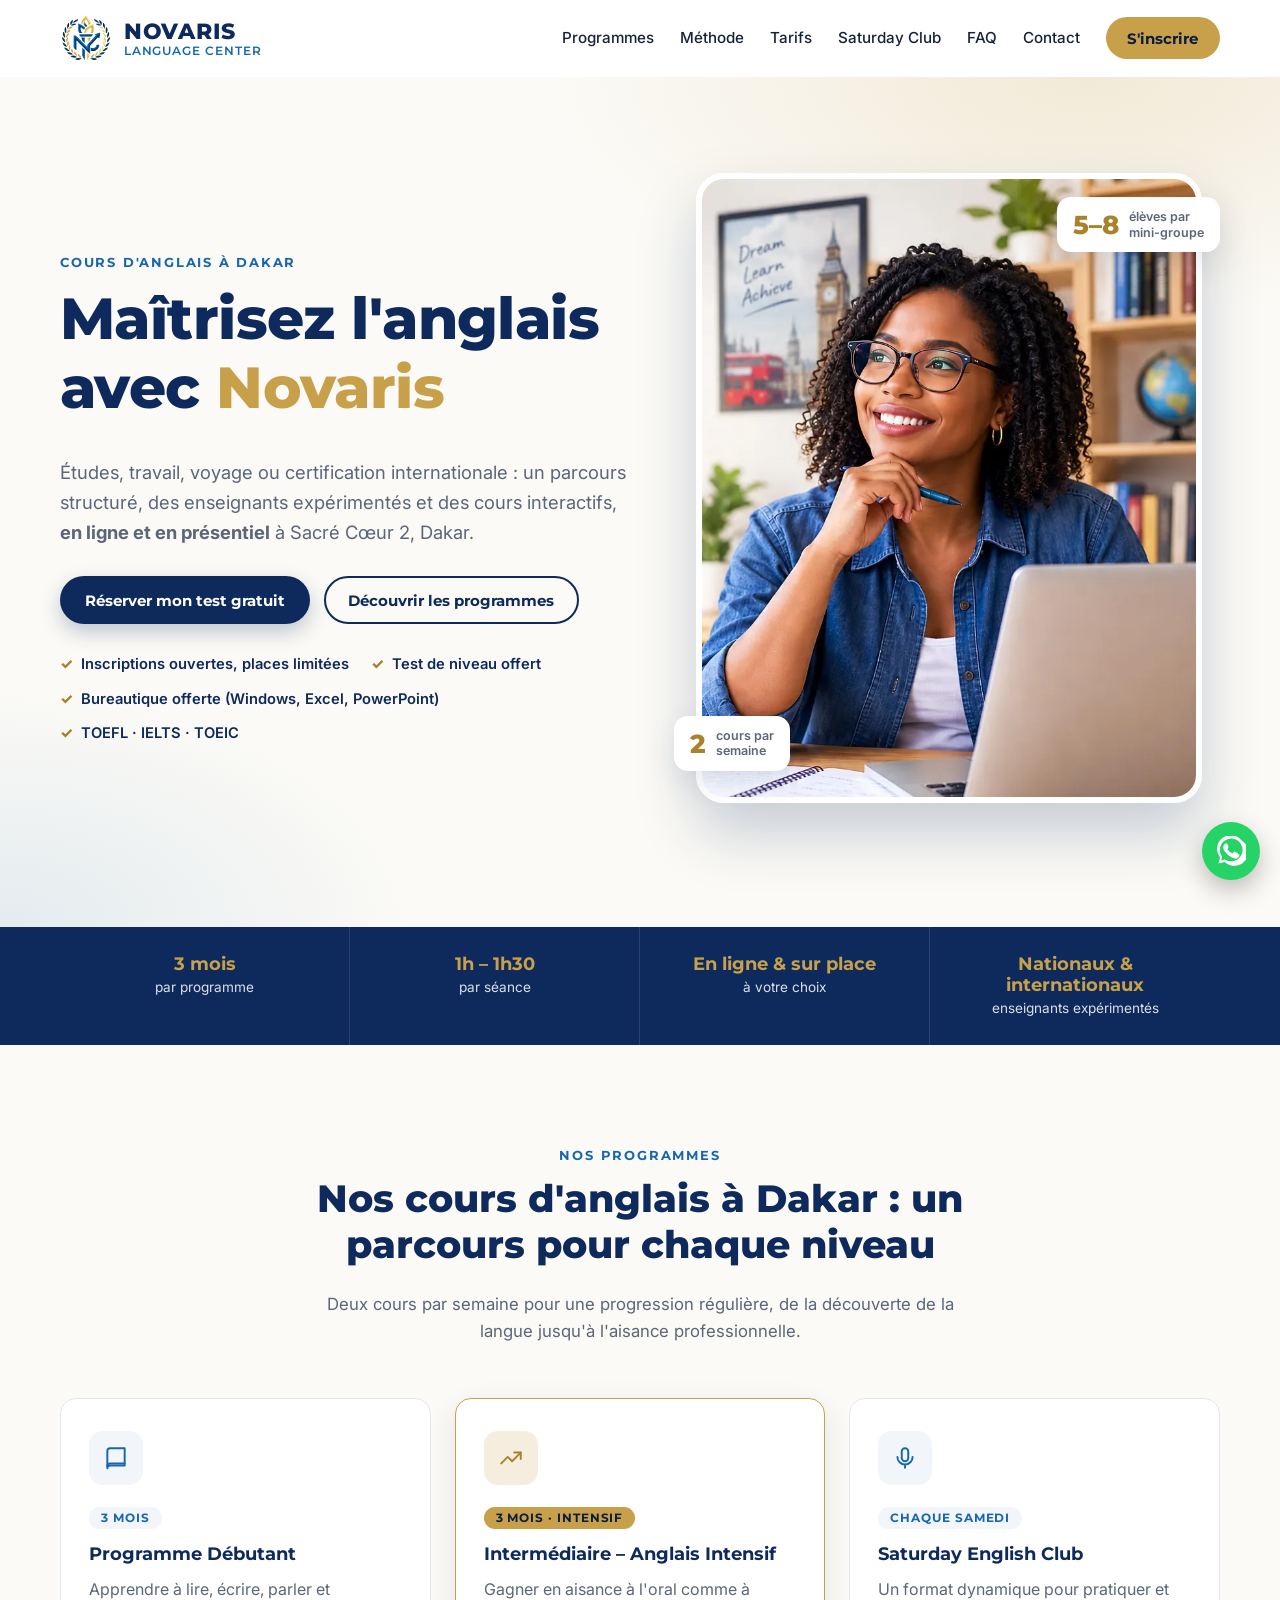
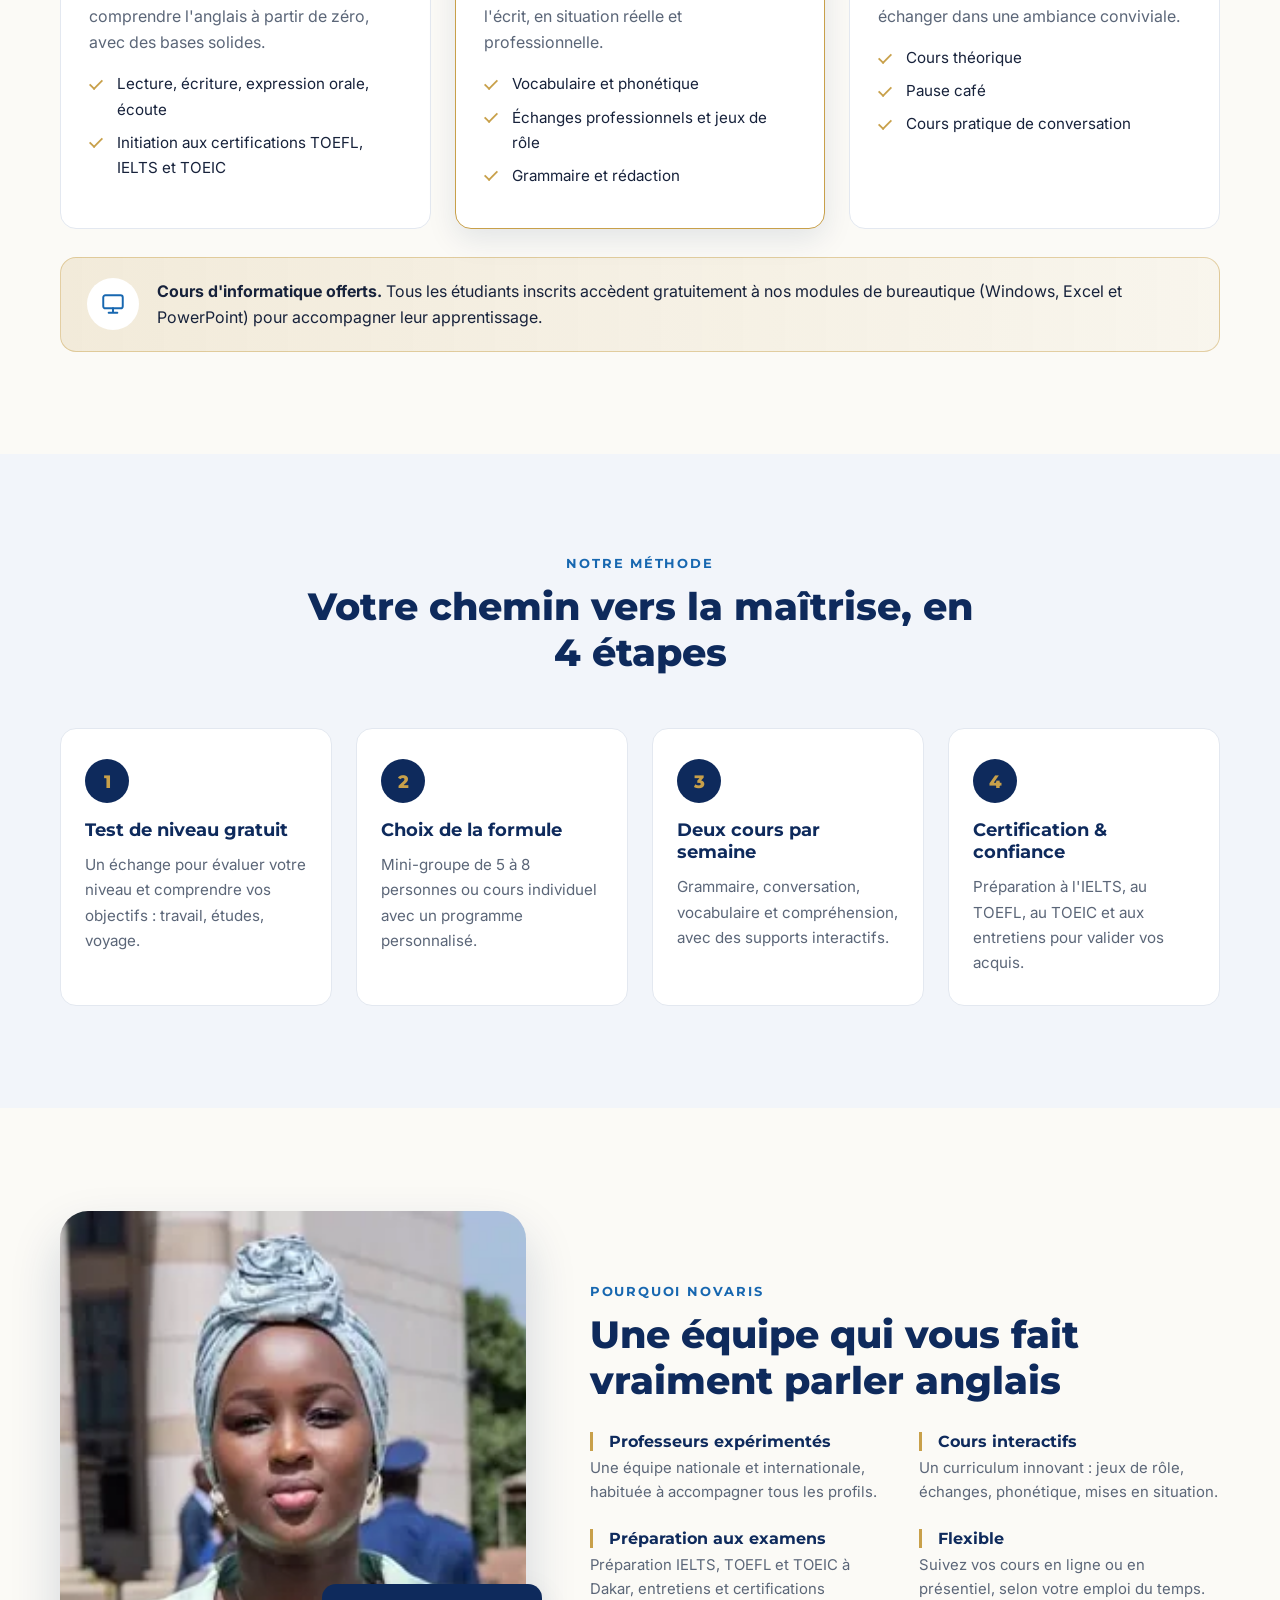
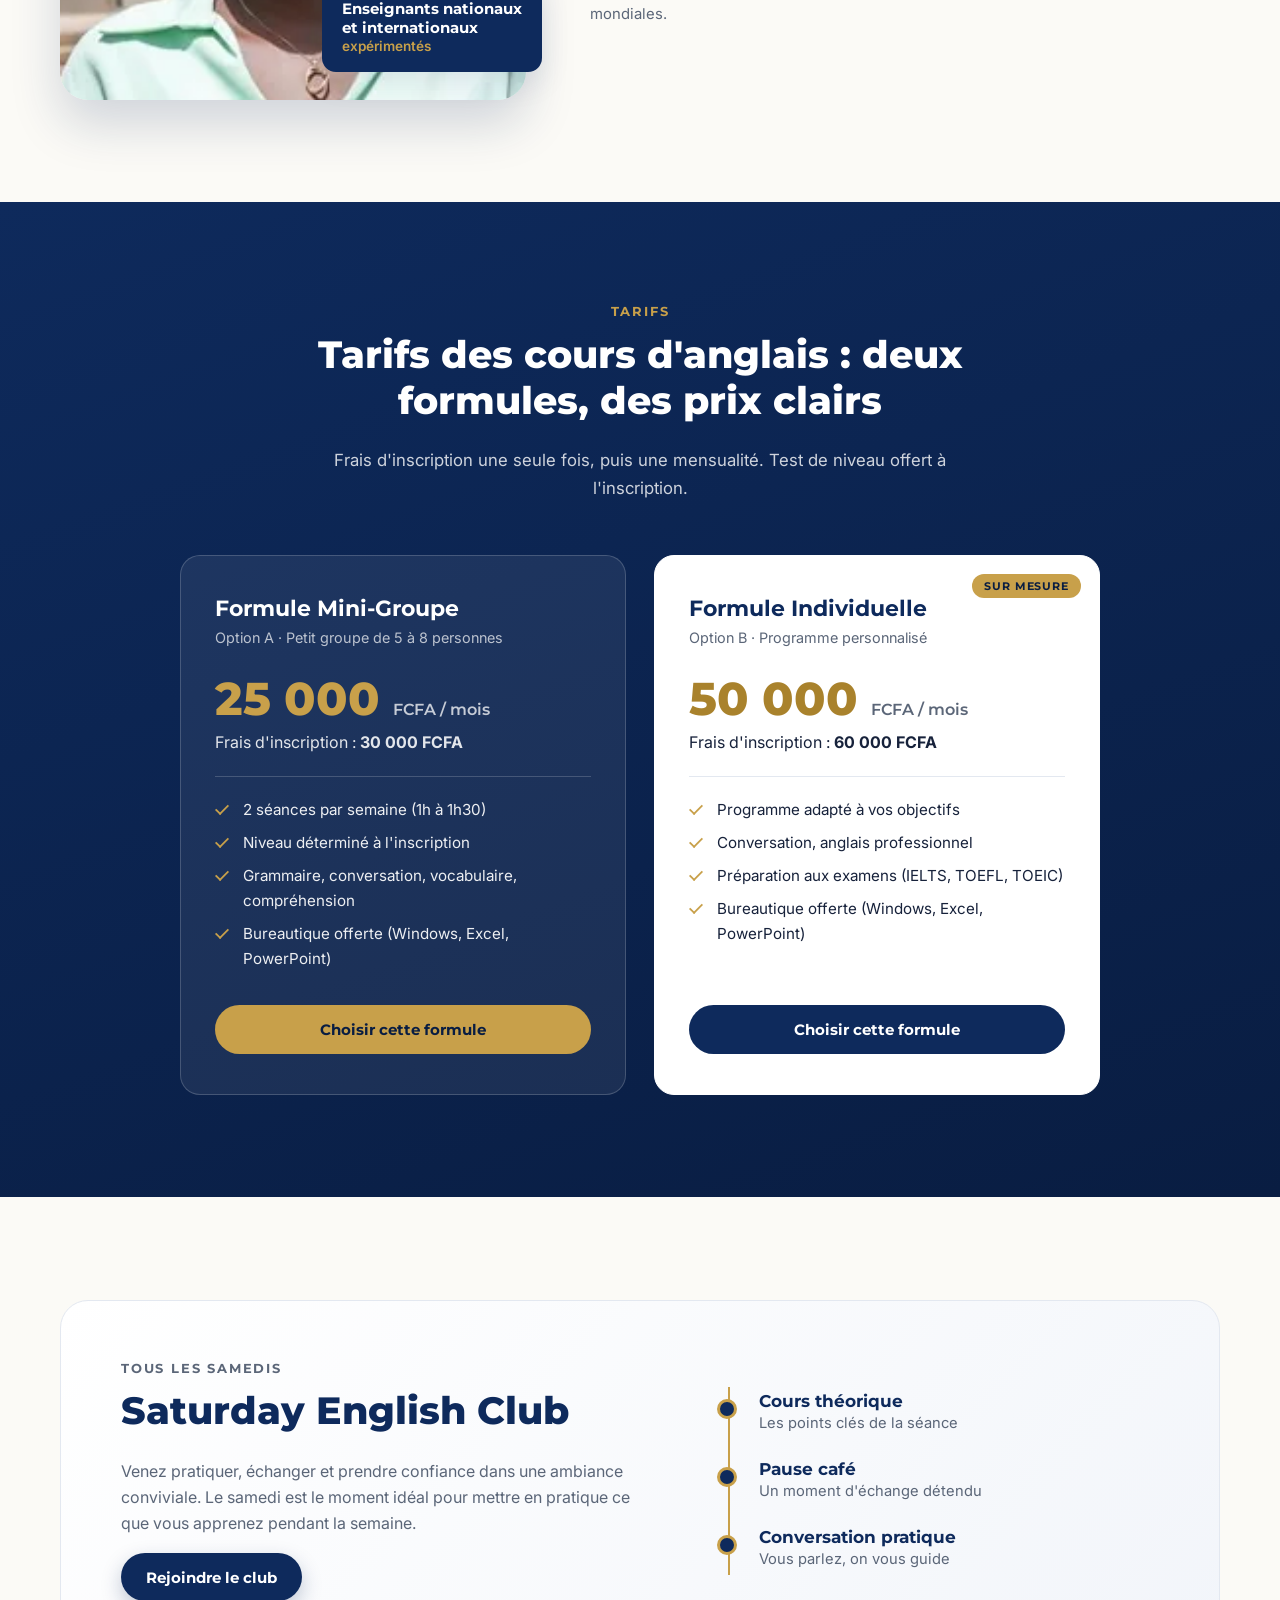
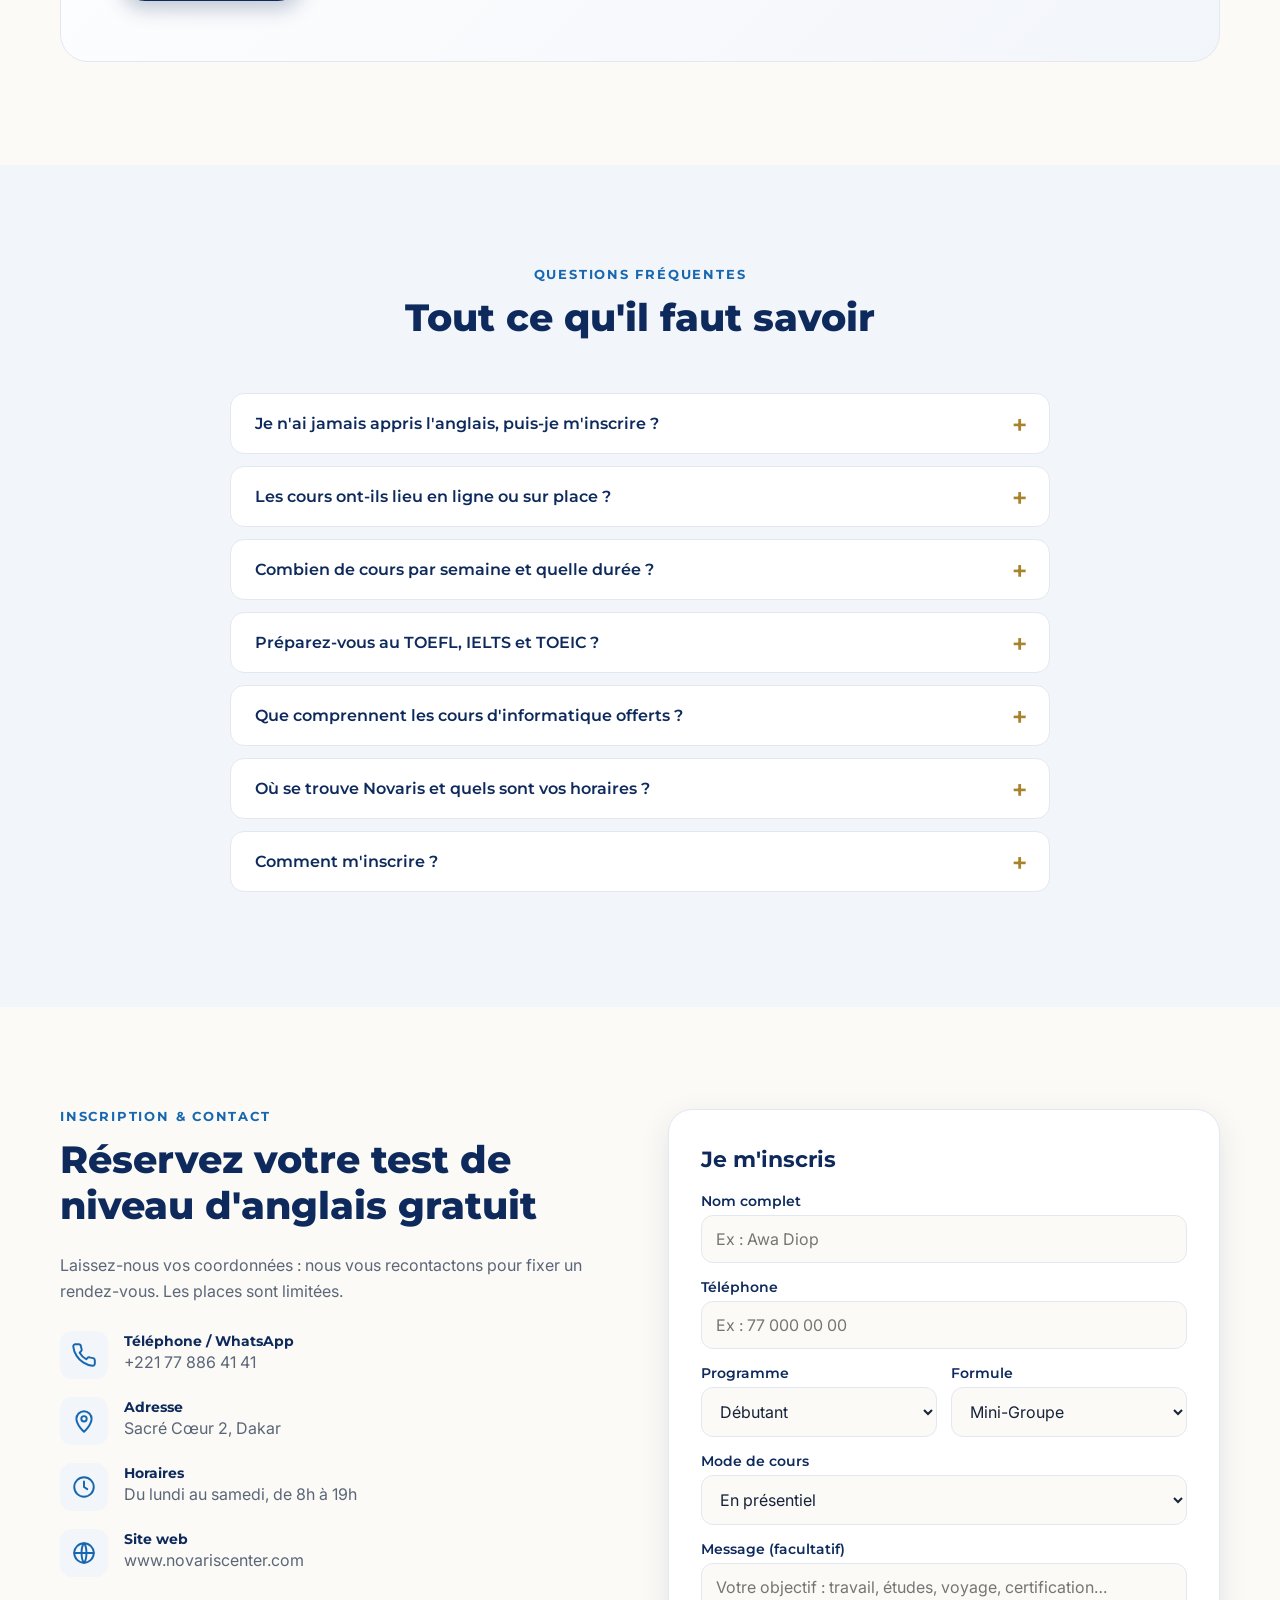
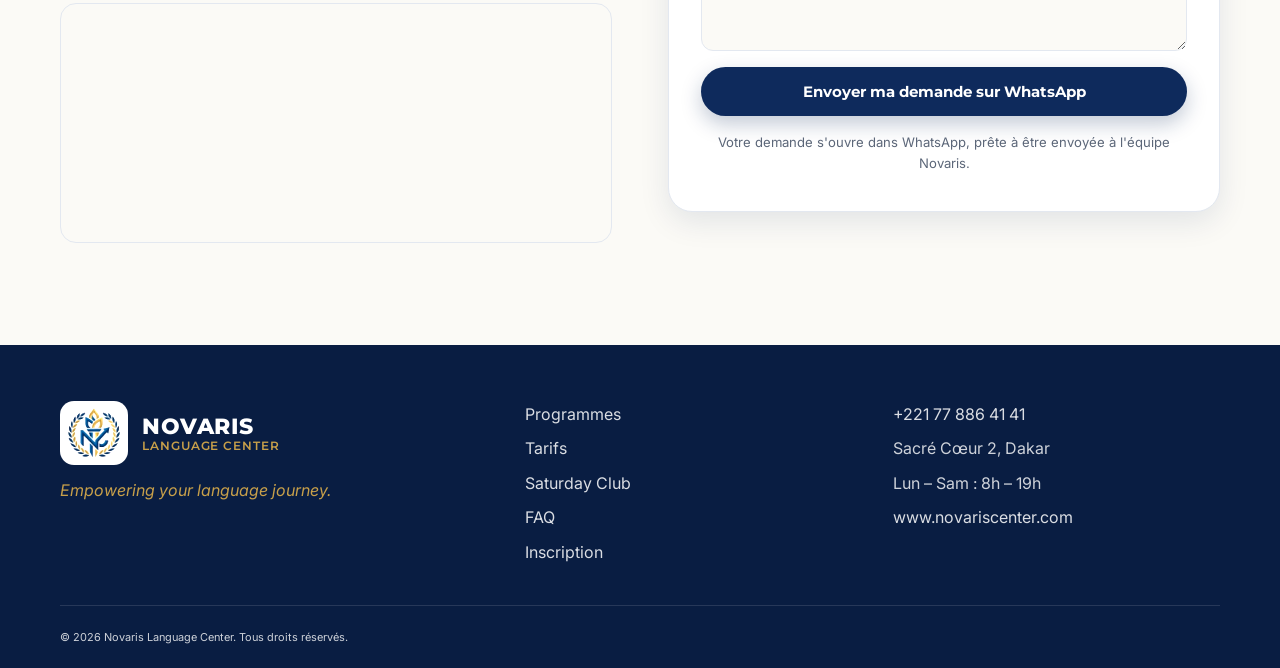
==== commit f052619b: "Référencement : balises, robots, sitemap, 404" ====
--- a/index.html
+++ b/index.html
@@ -4,18 +4,116 @@
   <meta charset="utf-8">
   <meta name="viewport" content="width=device-width, initial-scale=1">
   <title>Novaris Language Center | Cours d'anglais à Dakar</title>
-  <meta name="description" content="Novaris Language Center, à Sacré Cœur 2 (Dakar) : cours d'anglais en mini-groupe ou en individuel, en ligne et en présentiel. Préparation TOEFL, IELTS, TOEIC. Test de niveau gratuit.">
+  <meta name="description" content="Cours d'anglais à Dakar (Sacré Cœur 2) : mini-groupe ou individuel, en ligne ou en présentiel. Préparation TOEFL, IELTS, TOEIC. Test de niveau gratuit.">
+  <meta name="robots" content="index, follow, max-image-preview:large">
+  <link rel="canonical" href="https://www.novariscenter.com/">
   <meta name="theme-color" content="#0e2a5c">
+
+  <meta property="og:site_name" content="Novaris Language Center">
+  <meta property="og:type" content="website">
+  <meta property="og:locale" content="fr_FR">
+  <meta property="og:url" content="https://www.novariscenter.com/">
   <meta property="og:title" content="Novaris Language Center | Cours d'anglais à Dakar">
   <meta property="og:description" content="Maîtrisez l'anglais avec Novaris : mini-groupes, cours individuels, TOEFL, IELTS, TOEIC. Inscriptions ouvertes, places limitées.">
-  <meta property="og:image" content="https://lasophie.github.io/novariscenter/assets/img/affiche.jpg">
-  <meta property="og:type" content="website">
-  <link rel="icon" href="assets/img/emblem.jpg">
+  <meta property="og:image" content="https://www.novariscenter.com/assets/img/affiche.jpg">
+  <meta property="og:image:type" content="image/jpeg">
+  <meta property="og:image:width" content="1024">
+  <meta property="og:image:height" content="572">
+  <meta property="og:image:alt" content="Affiche Novaris Language Center : maîtrisez l'anglais avec Novaris, inscriptions ouvertes">
+  <meta name="twitter:card" content="summary_large_image">
+  <meta name="twitter:title" content="Novaris Language Center | Cours d'anglais à Dakar">
+  <meta name="twitter:description" content="Mini-groupes et cours individuels, en ligne ou en présentiel. Préparation TOEFL, IELTS, TOEIC.">
+  <meta name="twitter:image" content="https://www.novariscenter.com/assets/img/affiche.jpg">
+
+  <link rel="icon" href="favicon.ico" sizes="48x48">
+  <link rel="icon" type="image/png" sizes="48x48" href="assets/img/favicon-48.png">
+  <link rel="icon" type="image/png" sizes="192x192" href="assets/img/icon-192.png">
+  <link rel="apple-touch-icon" href="assets/img/apple-touch-icon.png">
   <link rel="preconnect" href="https://fonts.googleapis.com">
   <link rel="preconnect" href="https://fonts.gstatic.com" crossorigin>
   <link href="https://fonts.googleapis.com/css2?family=Inter:wght@400;500;600&family=Montserrat:wght@600;700;800&display=swap" rel="stylesheet">
   <link rel="stylesheet" href="css/style.css">
   <script>document.documentElement.classList.add('js');</script>
+  <script type="application/ld+json">
+  {
+    "@context": "https://schema.org",
+    "@graph": [
+      {
+        "@type": "WebSite",
+        "@id": "https://www.novariscenter.com/#website",
+        "url": "https://www.novariscenter.com/",
+        "name": "Novaris Language Center",
+        "inLanguage": "fr",
+        "publisher": { "@id": "https://www.novariscenter.com/#organization" }
+      },
+      {
+        "@type": ["EducationalOrganization", "LocalBusiness"],
+        "@id": "https://www.novariscenter.com/#organization",
+        "name": "Novaris Language Center",
+        "alternateName": "Novaris",
+        "url": "https://www.novariscenter.com/",
+        "description": "Centre de cours d'anglais à Dakar : mini-groupes et cours individuels, en ligne et en présentiel, préparation TOEFL, IELTS et TOEIC.",
+        "slogan": "Empowering your language journey",
+        "logo": {
+          "@type": "ImageObject",
+          "url": "https://www.novariscenter.com/assets/img/logo.png",
+          "width": 280,
+          "height": 280
+        },
+        "image": "https://www.novariscenter.com/assets/img/affiche.jpg",
+        "telephone": "+221778864141",
+        "address": {
+          "@type": "PostalAddress",
+          "streetAddress": "Sacré Cœur 2",
+          "addressLocality": "Dakar",
+          "addressCountry": "SN"
+        },
+        "areaServed": { "@type": "City", "name": "Dakar" },
+        "knowsLanguage": ["fr", "en"],
+        "openingHoursSpecification": [
+          {
+            "@type": "OpeningHoursSpecification",
+            "dayOfWeek": ["Monday", "Tuesday", "Wednesday", "Thursday", "Friday", "Saturday"],
+            "opens": "08:00",
+            "closes": "19:00"
+          }
+        ],
+        "priceRange": "25 000 - 50 000 FCFA par mois",
+        "currenciesAccepted": "XOF",
+        "hasOfferCatalog": {
+          "@type": "OfferCatalog",
+          "name": "Cours d'anglais",
+          "itemListElement": [
+            {
+              "@type": "Offer",
+              "name": "Formule Mini-Groupe",
+              "price": "25000",
+              "priceCurrency": "XOF",
+              "description": "Mensualité de 25 000 FCFA, frais d'inscription de 30 000 FCFA. Petit groupe de 5 à 8 personnes, 2 séances par semaine.",
+              "itemOffered": {
+                "@type": "Course",
+                "name": "Cours d'anglais en mini-groupe",
+                "description": "Programmes Débutant et Intermédiaire (3 mois chacun), grammaire, conversation, vocabulaire et compréhension."
+              }
+            },
+            {
+              "@type": "Offer",
+              "name": "Formule Individuelle",
+              "price": "50000",
+              "priceCurrency": "XOF",
+              "description": "Mensualité de 50 000 FCFA, frais d'inscription de 60 000 FCFA. Programme personnalisé.",
+              "itemOffered": {
+                "@type": "Course",
+                "name": "Cours d'anglais individuels",
+                "description": "Conversation, anglais professionnel et préparation aux examens (TOEFL, IELTS, TOEIC)."
+              }
+            }
+          ]
+        }
+      }
+    ]
+  }
+  </script>
 </head>
 <body>
 
@@ -24,7 +122,7 @@
 <header class="header" id="header">
   <div class="container header__inner">
     <a class="brand" href="#accueil" aria-label="Novaris Language Center, accueil">
-      <img src="assets/img/emblem.jpg" alt="" width="52" height="48" class="brand__logo">
+      <img src="assets/img/emblem.webp" alt="" width="52" height="48" class="brand__logo">
       <span class="brand__text">
         <strong>NOVARIS</strong>
         <small>Language Center</small>
@@ -53,14 +151,14 @@
   <section class="hero" id="accueil">
     <div class="container hero__grid">
       <div class="hero__copy">
-        <p class="eyebrow">Inscriptions ouvertes · Places limitées</p>
-        <h1>Maîtrisez l'anglais<br>avec <span class="gold">Novaris</span></h1>
-        <p class="lead">Études, travail, voyage ou certification internationale : un parcours structuré, des enseignants expérimentés et des cours interactifs, <strong>en ligne et en présentiel</strong> à Dakar.</p>
+        <h1><span class="h1__kicker">Cours d'anglais à Dakar<span class="sr-only"> : </span></span>Maîtrisez l'anglais<br>avec <span class="gold">Novaris</span></h1>
+        <p class="lead">Études, travail, voyage ou certification internationale : un parcours structuré, des enseignants expérimentés et des cours interactifs, <strong>en ligne et en présentiel</strong> à Sacré Cœur 2, Dakar.</p>
         <div class="hero__actions">
           <a class="btn btn--primary" href="#inscription">Réserver mon test gratuit</a>
           <a class="btn btn--ghost" href="#programmes">Découvrir les programmes</a>
         </div>
         <ul class="hero__badges">
+          <li>Inscriptions ouvertes, places limitées</li>
           <li>Test de niveau offert</li>
           <li>Bureautique offerte (Windows, Excel, PowerPoint)</li>
           <li>TOEFL · IELTS · TOEIC</li>
@@ -69,7 +167,7 @@
 
       <div class="hero__visual">
         <div class="hero__frame">
-          <img src="assets/img/hero.jpg" alt="Une apprenante souriante devant son ordinateur portable, un stylo à la main" width="760" height="1024">
+          <img src="assets/img/hero.webp" alt="Apprenante souriante suivant un cours d'anglais sur ordinateur portable" width="760" height="1024" fetchpriority="high" decoding="async">
         </div>
         <div class="float float--a">
           <span class="float__num">2</span>
@@ -98,7 +196,7 @@
     <div class="container">
       <header class="section__head reveal">
         <p class="eyebrow">Nos programmes</p>
-        <h2>Un parcours adapté à chaque niveau</h2>
+        <h2>Nos cours d'anglais à Dakar : un parcours pour chaque niveau</h2>
         <p>Deux cours par semaine pour une progression régulière, de la découverte de la langue jusqu'à l'aisance professionnelle.</p>
       </header>
 
@@ -191,7 +289,7 @@
   <section class="section" id="pourquoi">
     <div class="container split">
       <div class="split__media reveal">
-        <img src="assets/img/teacher.png" alt="Une enseignante de l'équipe Novaris" width="291" height="249" loading="lazy">
+        <img src="assets/img/teacher.webp" alt="Une enseignante de l'équipe Novaris" width="291" height="249" loading="lazy" decoding="async">
         <div class="split__chip">
           <strong>Enseignants nationaux<br>et internationaux</strong>
           <span>expérimentés</span>
@@ -212,7 +310,7 @@
           </li>
           <li>
             <h3>Préparation aux examens</h3>
-            <p>IELTS, TOEFL, TOEIC, entretiens et certifications mondiales.</p>
+            <p>Préparation IELTS, TOEFL et TOEIC à Dakar, entretiens et certifications mondiales.</p>
           </li>
           <li>
             <h3>Flexible</h3>
@@ -228,7 +326,7 @@
     <div class="container">
       <header class="section__head section__head--light reveal">
         <p class="eyebrow eyebrow--gold">Tarifs</p>
-        <h2>Deux formules, des prix clairs</h2>
+        <h2>Tarifs des cours d'anglais : deux formules, des prix clairs</h2>
         <p>Frais d'inscription une seule fois, puis une mensualité. Test de niveau offert à l'inscription.</p>
       </header>
 
@@ -312,6 +410,10 @@
           <p>Il s'agit de cours de bureautique : Windows, Excel et PowerPoint. Tous les étudiants inscrits y accèdent gratuitement, en complément de leur apprentissage de l'anglais.</p>
         </details>
         <details>
+          <summary>Où se trouve Novaris et quels sont vos horaires ?</summary>
+          <p>Novaris Language Center est situé à Sacré Cœur 2, à Dakar. Nous sommes ouverts du lundi au samedi, de 8h à 19h.</p>
+        </details>
+        <details>
           <summary>Comment m'inscrire ?</summary>
           <p>Remplissez le formulaire ci-dessous, appelez-nous au +221 77 886 41 41 ou passez nous voir à Sacré Cœur 2. Nous fixons ensuite votre test de niveau gratuit.</p>
         </details>
@@ -324,7 +426,7 @@
     <div class="container contact" id="contact">
       <div class="contact__info reveal">
         <p class="eyebrow">Inscription &amp; contact</p>
-        <h2>Réservez votre test de niveau gratuit</h2>
+        <h2>Réservez votre test de niveau d'anglais gratuit</h2>
         <p>Laissez-nous vos coordonnées : nous vous recontactons pour fixer un rendez-vous. Les places sont limitées.</p>
 
         <ul class="info">
@@ -335,6 +437,10 @@
           <li>
             <span class="info__icon" aria-hidden="true"><svg viewBox="0 0 24 24"><path d="M12 22s7-6.2 7-12a7 7 0 0 0-14 0c0 5.8 7 12 7 12z"/><circle cx="12" cy="10" r="2.5"/></svg></span>
             <div><strong>Adresse</strong><span>Sacré Cœur 2, Dakar</span></div>
+          </li>
+          <li>
+            <span class="info__icon" aria-hidden="true"><svg viewBox="0 0 24 24"><circle cx="12" cy="12" r="9"/><path d="M12 7v5l3 2"/></svg></span>
+            <div><strong>Horaires</strong><span>Du lundi au samedi, de 8h à 19h</span></div>
           </li>
           <li>
             <span class="info__icon" aria-hidden="true"><svg viewBox="0 0 24 24"><circle cx="12" cy="12" r="9"/><path d="M3 12h18M12 3c3 3.3 3 14.7 0 18M12 3c-3 3.3-3 14.7 0 18"/></svg></span>
@@ -400,7 +506,7 @@
   <div class="container footer__grid">
     <div class="footer__brand">
       <div class="footer__logo">
-        <img src="assets/img/emblem.jpg" alt="" width="64" height="59">
+        <img src="assets/img/emblem.webp" alt="" width="64" height="59" loading="lazy">
         <span><strong>NOVARIS</strong><small>Language Center</small></span>
       </div>
       <p>Empowering your language journey.</p>
@@ -417,6 +523,7 @@
     <div class="footer__contact">
       <a href="tel:+221778864141">+221 77 886 41 41</a>
       <span>Sacré Cœur 2, Dakar</span>
+      <span>Lun – Sam : 8h – 19h</span>
       <a href="https://www.novariscenter.com">www.novariscenter.com</a>
     </div>
   </div>
--- a/css/style.css
+++ b/css/style.css
@@ -295,3 +295,7 @@
   .form { padding: 28px 20px; }
   .brand__text strong { font-size: 1.15rem; }
 }
+
+/* SEO : mot-clé local dans le H1, présenté comme un sur-titre */
+.h1__kicker { display: block; font: 700 .8rem var(--font-head); letter-spacing: .14em; text-transform: uppercase; color: var(--blue); margin-bottom: 1.1em; }
+.sr-only { position: absolute; width: 1px; height: 1px; margin: -1px; padding: 0; overflow: hidden; clip: rect(0, 0, 0, 0); white-space: nowrap; border: 0; }
